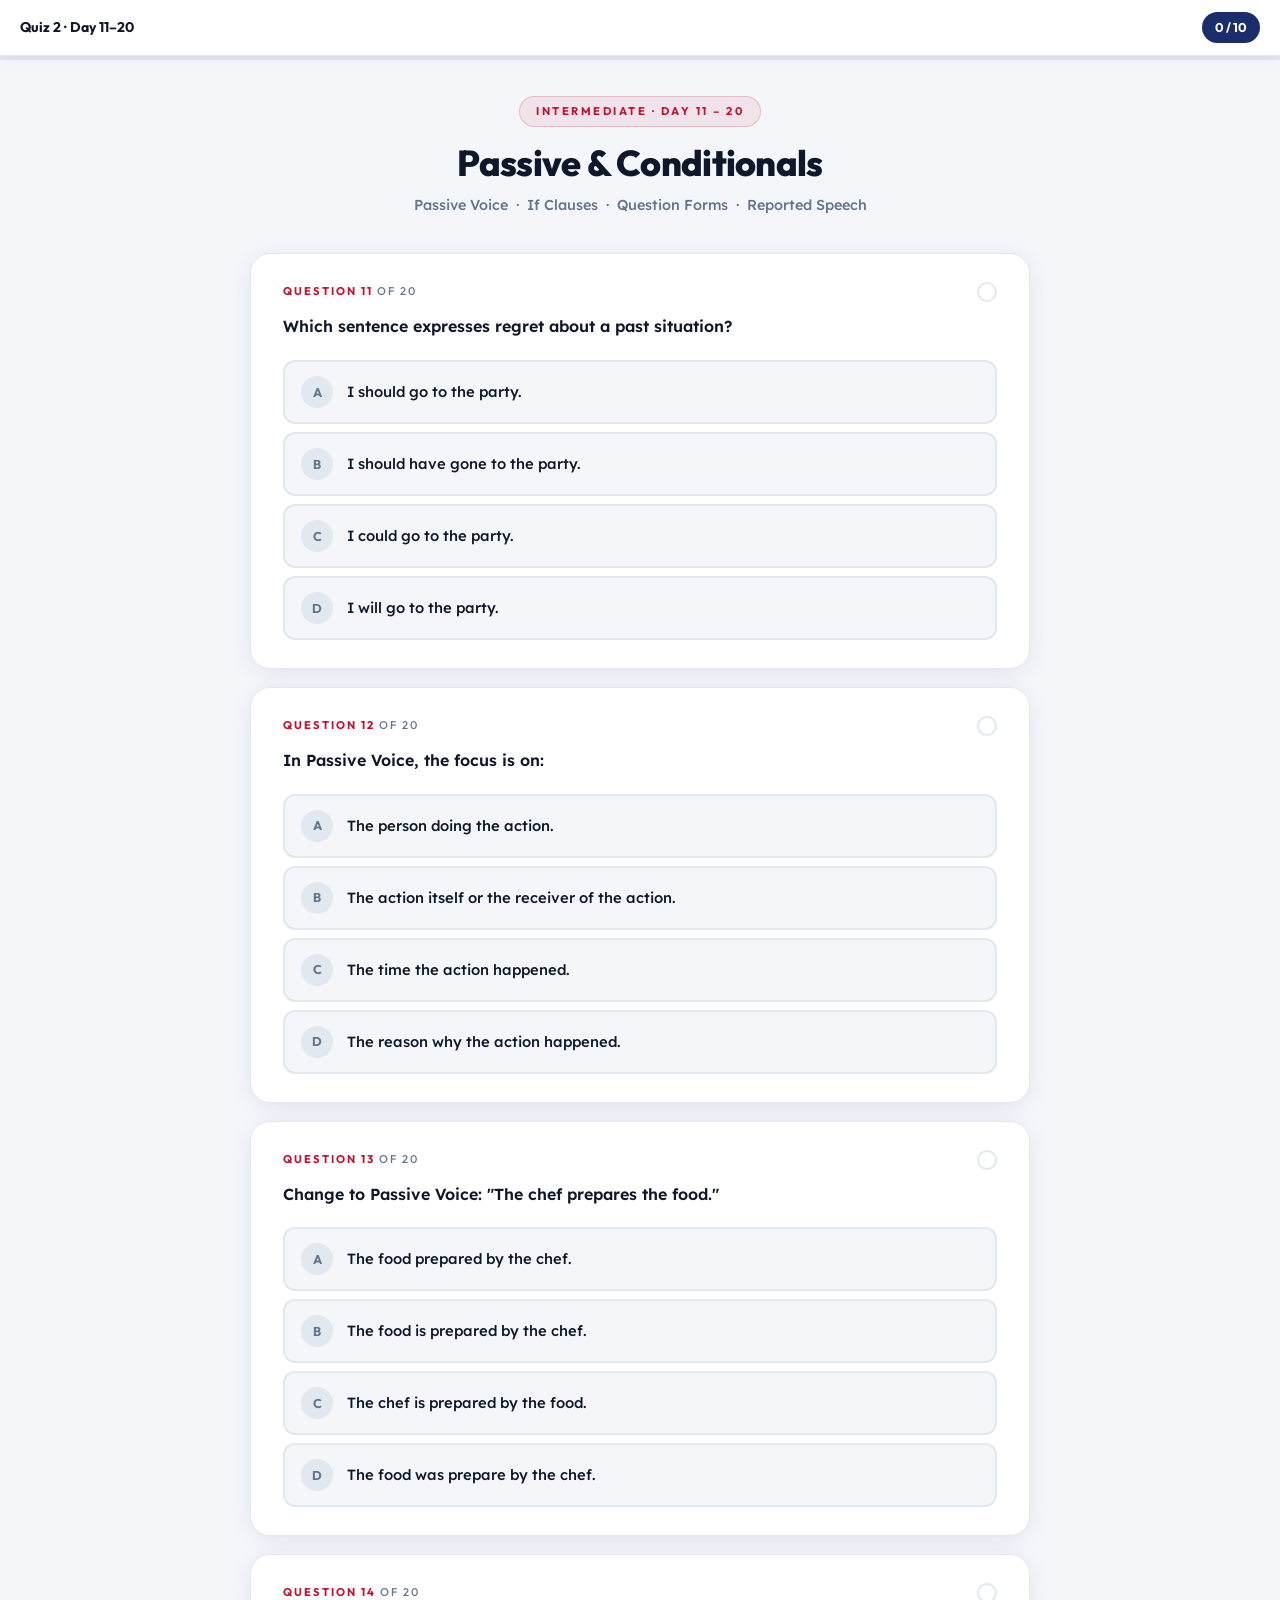
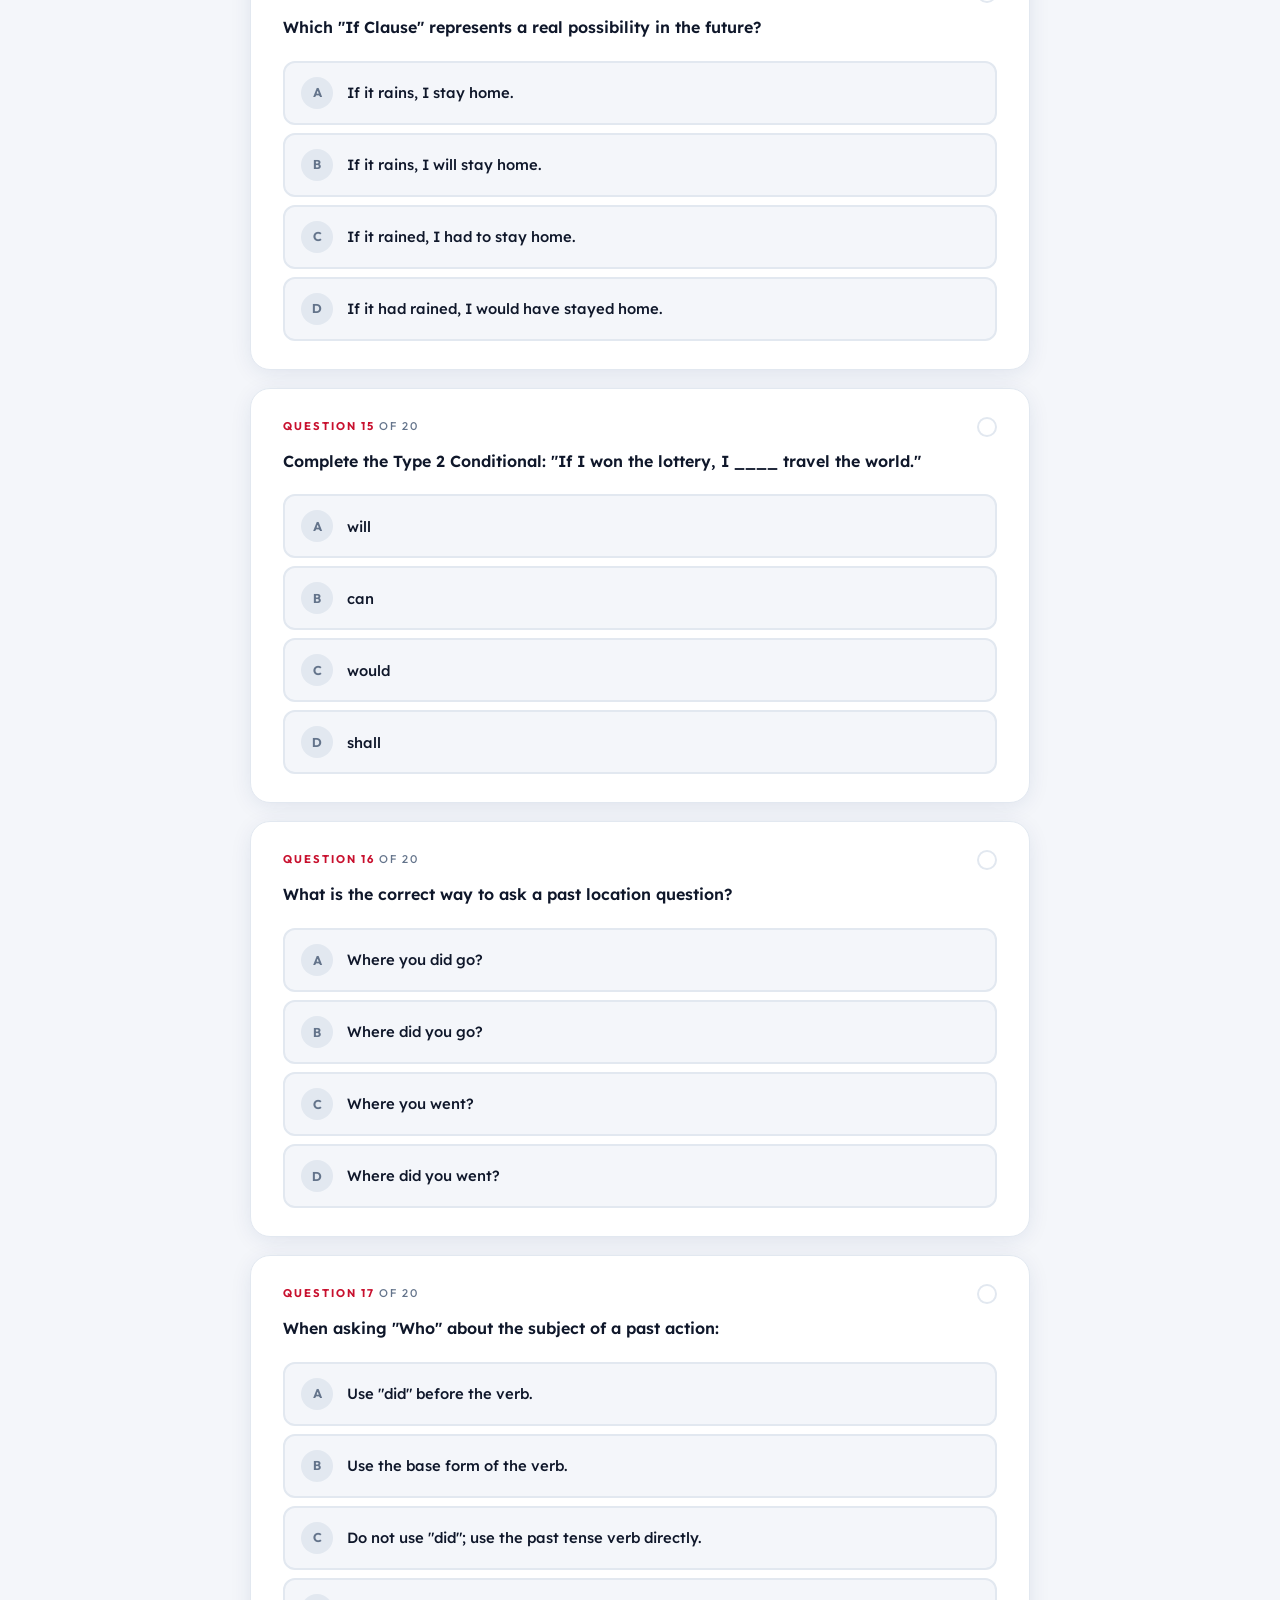
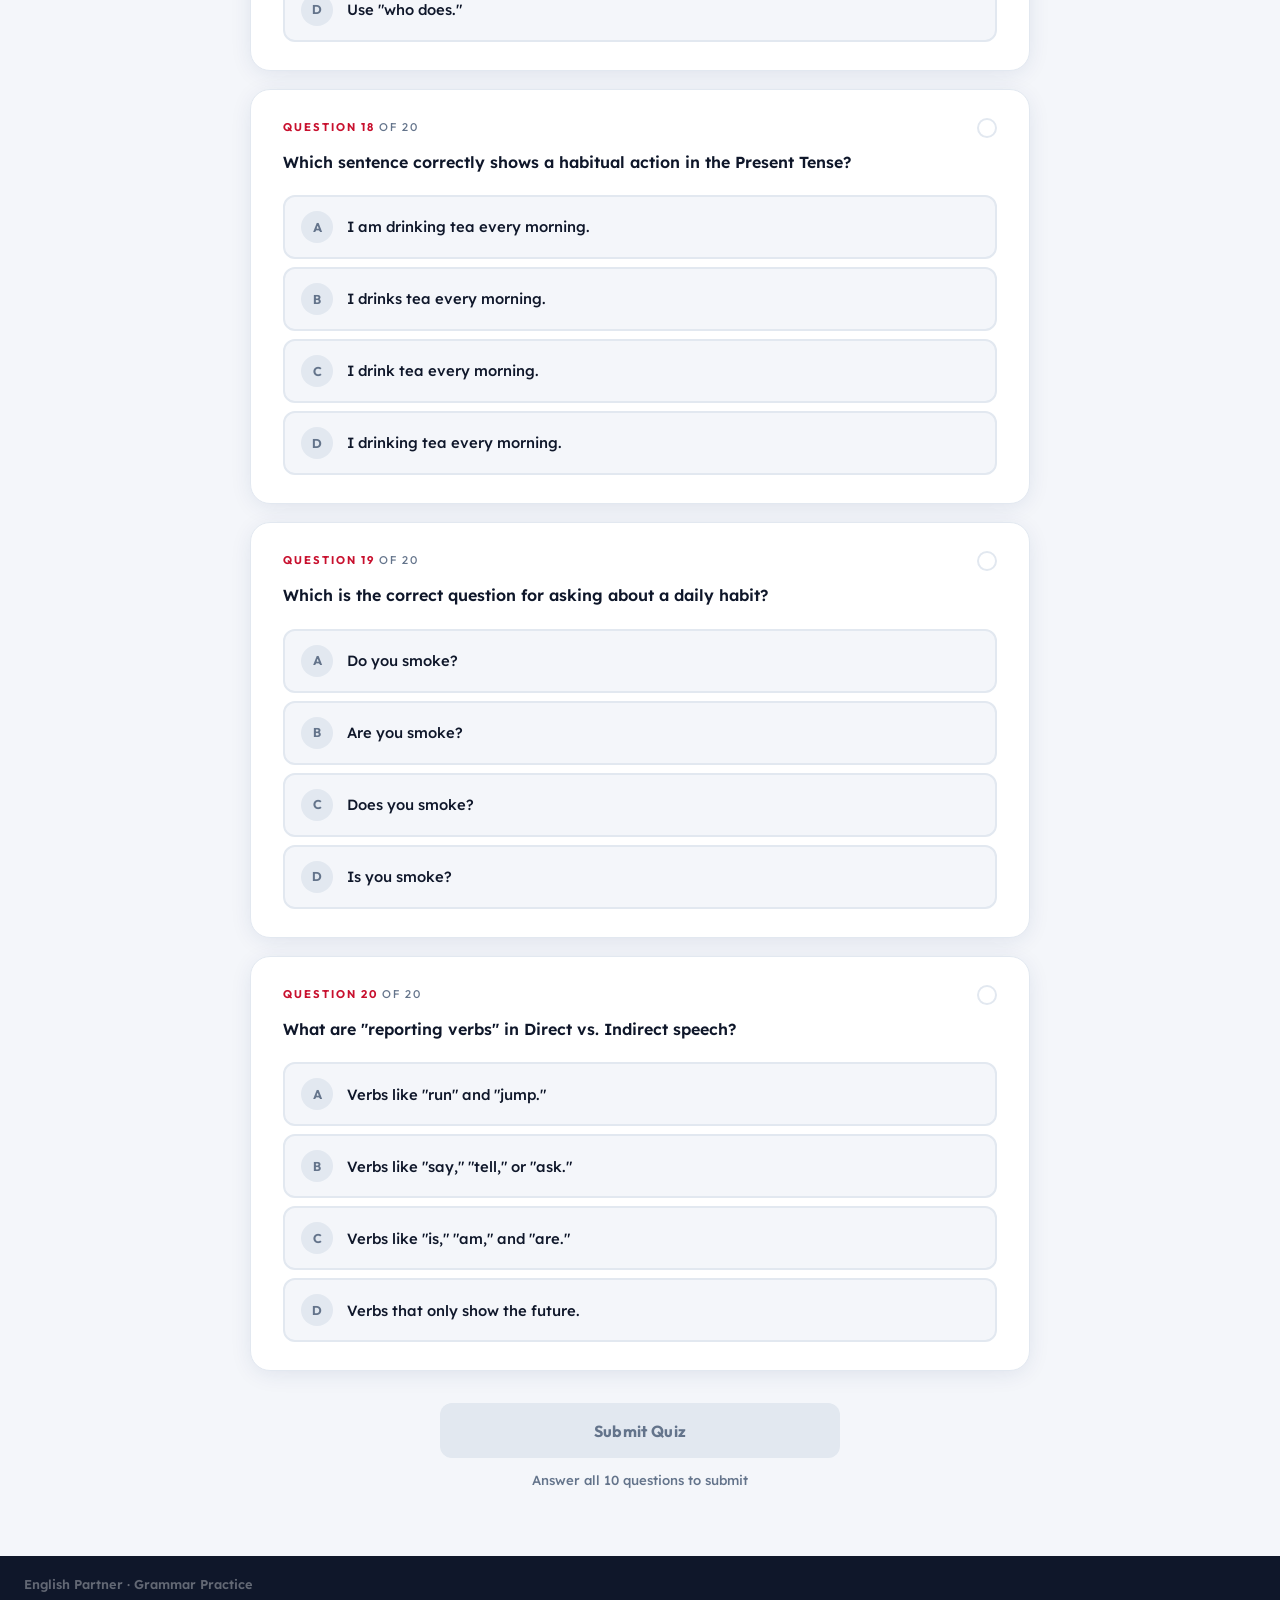
==== quiz2.html @ fca77ff8 "Remove home page and inter-quiz navigation - Remove index.html (landing hub page no longer needed) -" ====
<!DOCTYPE html>
<html lang="en">
<head>
  <meta charset="UTF-8">
  <meta name="viewport" content="width=device-width, initial-scale=1.0">
  <title>Quiz 2 — Day 11–20 | English Partner</title>
  <link rel="preconnect" href="https://fonts.googleapis.com">
  <link rel="preconnect" href="https://fonts.gstatic.com" crossorigin>
  <link href="https://fonts.googleapis.com/css2?family=Outfit:wght@400;500;600;700;800&family=Lexend:wght@400;500;600&display=swap" rel="stylesheet">
  <link rel="stylesheet" href="style.css">
</head>
<body>

  <nav class="quiz-nav">
    <span class="quiz-nav-title">Quiz 2 · Day 11–20</span>
    <span class="quiz-nav-counter" id="navCounter">0 / 10</span>
  </nav>

  <div class="progress-bar-track">
    <div class="progress-bar-fill" id="progressFill" style="width:0%"></div>
  </div>

  <main class="quiz-wrapper">

    <div class="quiz-header">
      <div class="quiz-day-badge">Intermediate · Day 11 – 20</div>
      <h1 class="quiz-title">Passive &amp; Conditionals</h1>
      <p class="quiz-subtitle">Passive Voice &nbsp;·&nbsp; If Clauses &nbsp;·&nbsp; Question Forms &nbsp;·&nbsp; Reported Speech</p>
    </div>

    <div id="questionsContainer"></div>

    <div class="submit-area" id="submitArea">
      <button class="btn-submit" id="submitBtn" disabled>Submit Quiz</button>
      <p class="submit-hint" id="submitHint">Answer all 10 questions to submit</p>
    </div>

    <div class="score-card hidden" id="scoreCard">
      <div class="score-circle">
        <span class="score-number" id="scoreNumber">0</span>
        <span class="score-denom">/10</span>
      </div>
      <div class="score-percentage" id="scorePercent">0%</div>
      <div class="score-label">Your Score</div>
      <p class="score-message" id="scoreMessage"></p>
      <div class="score-actions">
        <button class="btn-review" id="reviewBtn">Review Answers</button>
        <button class="btn-retry" id="retryBtn">Try Again</button>
      </div>
    </div>

  </main>

  <footer class="quiz-footer">
    <span class="quiz-footer-brand">English Partner · Grammar Practice</span>
  </footer>

  <script>
    const QUESTIONS = [
      {
        id: 11,
        text: 'Which sentence expresses regret about a past situation?',
        options: {
          A: 'I should go to the party.',
          B: 'I should have gone to the party.',
          C: 'I could go to the party.',
          D: 'I will go to the party.'
        },
        answer: 'B'
      },
      {
        id: 12,
        text: 'In Passive Voice, the focus is on:',
        options: {
          A: 'The person doing the action.',
          B: 'The action itself or the receiver of the action.',
          C: 'The time the action happened.',
          D: 'The reason why the action happened.'
        },
        answer: 'B'
      },
      {
        id: 13,
        text: 'Change to Passive Voice: "The chef prepares the food."',
        options: {
          A: 'The food prepared by the chef.',
          B: 'The food is prepared by the chef.',
          C: 'The chef is prepared by the food.',
          D: 'The food was prepare by the chef.'
        },
        answer: 'B'
      },
      {
        id: 14,
        text: 'Which "If Clause" represents a real possibility in the future?',
        options: {
          A: 'If it rains, I stay home.',
          B: 'If it rains, I will stay home.',
          C: 'If it rained, I had to stay home.',
          D: 'If it had rained, I would have stayed home.'
        },
        answer: 'B'
      },
      {
        id: 15,
        text: 'Complete the Type 2 Conditional: "If I won the lottery, I ____ travel the world."',
        options: {
          A: 'will',
          B: 'can',
          C: 'would',
          D: 'shall'
        },
        answer: 'C'
      },
      {
        id: 16,
        text: 'What is the correct way to ask a past location question?',
        options: {
          A: 'Where you did go?',
          B: 'Where did you go?',
          C: 'Where you went?',
          D: 'Where did you went?'
        },
        answer: 'B'
      },
      {
        id: 17,
        text: 'When asking "Who" about the subject of a past action:',
        options: {
          A: 'Use "did" before the verb.',
          B: 'Use the base form of the verb.',
          C: 'Do not use "did"; use the past tense verb directly.',
          D: 'Use "who does."'
        },
        answer: 'C'
      },
      {
        id: 18,
        text: 'Which sentence correctly shows a habitual action in the Present Tense?',
        options: {
          A: 'I am drinking tea every morning.',
          B: 'I drinks tea every morning.',
          C: 'I drink tea every morning.',
          D: 'I drinking tea every morning.'
        },
        answer: 'C'
      },
      {
        id: 19,
        text: 'Which is the correct question for asking about a daily habit?',
        options: {
          A: 'Do you smoke?',
          B: 'Are you smoke?',
          C: 'Does you smoke?',
          D: 'Is you smoke?'
        },
        answer: 'A'
      },
      {
        id: 20,
        text: 'What are "reporting verbs" in Direct vs. Indirect speech?',
        options: {
          A: 'Verbs like "run" and "jump."',
          B: 'Verbs like "say," "tell," or "ask."',
          C: 'Verbs like "is," "am," and "are."',
          D: 'Verbs that only show the future.'
        },
        answer: 'B'
      }
    ];

    const STATE = { selected: {}, submitted: false, score: 0 };

    function renderQuestions() {
      const container = document.getElementById('questionsContainer');
      container.innerHTML = QUESTIONS.map((q, idx) => `
        <div class="question-card" data-index="${idx}" id="card-${idx}">
          <div class="question-meta">
            <span class="question-number">Question ${q.id} <span style="color:var(--text-muted);font-weight:500">of 20</span></span>
            <div class="question-status" id="status-${idx}"></div>
          </div>
          <p class="question-text">${q.text}</p>
          <ul class="options-list">
            ${Object.entries(q.options).map(([letter, text]) => `
              <li class="option-item" data-option="${letter}" data-index="${idx}">
                <span class="option-letter">${letter}</span>
                <span class="option-text">${text}</span>
              </li>
            `).join('')}
          </ul>
        </div>
      `).join('');
    }

    function updateProgress() {
      const answered = Object.keys(STATE.selected).length;
      const pct = (answered / QUESTIONS.length) * 100;
      document.getElementById('progressFill').style.width = pct + '%';
      document.getElementById('navCounter').textContent = answered + ' / ' + QUESTIONS.length;
      const btn = document.getElementById('submitBtn');
      const hint = document.getElementById('submitHint');
      if (answered === QUESTIONS.length) {
        btn.disabled = false;
        hint.textContent = 'All questions answered — ready to submit!';
      } else {
        btn.disabled = true;
        const rem = QUESTIONS.length - answered;
        hint.textContent = rem + ' question' + (rem > 1 ? 's' : '') + ' remaining';
      }
    }

    function handleSubmit() {
      if (STATE.submitted) return;
      STATE.submitted = true;
      STATE.score = 0;

      QUESTIONS.forEach((q, idx) => {
        const card = document.querySelector(`.question-card[data-index="${idx}"]`);
        const userAnswer = STATE.selected[idx];
        const correct = q.answer;

        card.querySelectorAll('.option-item').forEach(opt => {
          opt.classList.add('disabled');
          const letter = opt.dataset.option;
          if (letter === correct) {
            opt.classList.add('correct');
            opt.insertAdjacentHTML('beforeend', '<span class="result-icon">✓</span>');
          } else if (letter === userAnswer && userAnswer !== correct) {
            opt.classList.add('wrong');
            opt.insertAdjacentHTML('beforeend', '<span class="result-icon">✗</span>');
          }
        });

        if (userAnswer === correct) STATE.score++;
      });

      showScoreCard();
    }

    function showScoreCard() {
      const pct = Math.round((STATE.score / QUESTIONS.length) * 100);
      document.getElementById('scoreNumber').textContent = STATE.score;
      document.getElementById('scorePercent').textContent = pct + '%';
      document.getElementById('scoreMessage').textContent = getMessage(STATE.score);
      document.getElementById('submitArea').classList.add('hidden');
      document.getElementById('progressFill').style.width = '100%';
      document.getElementById('navCounter').textContent = '10 / 10';
      const sc = document.getElementById('scoreCard');
      sc.classList.remove('hidden');
      sc.scrollIntoView({ behavior: 'smooth', block: 'nearest' });
    }

    function getMessage(score) {
      if (score === 10) return "Perfect score! You've completely mastered Day 11–20. Impressive!";
      if (score >= 8)  return "Excellent! You have a strong command of passive voice and conditionals.";
      if (score >= 6)  return "Good effort! Review the highlighted answers to sharpen your skills.";
      if (score >= 4)  return "Keep practicing! Focus on the topics you found difficult.";
      return "Don't give up — review the answers and give it another try!";
    }

    document.addEventListener('DOMContentLoaded', () => {
      renderQuestions();

      document.getElementById('questionsContainer').addEventListener('click', e => {
        if (STATE.submitted) return;
        const option = e.target.closest('.option-item');
        if (!option) return;
        const idx = parseInt(option.dataset.index);
        const letter = option.dataset.option;
        const card = document.querySelector(`.question-card[data-index="${idx}"]`);

        card.querySelectorAll('.option-item').forEach(o => o.classList.remove('selected'));
        option.classList.add('selected');
        STATE.selected[idx] = letter;

        card.classList.add('answered');
        document.getElementById('status-' + idx).classList.add('answered');

        updateProgress();
      });

      document.getElementById('submitBtn').addEventListener('click', handleSubmit);

      document.getElementById('reviewBtn').addEventListener('click', () => {
        document.getElementById('questionsContainer').scrollIntoView({ behavior: 'smooth', block: 'start' });
      });

      document.getElementById('retryBtn').addEventListener('click', () => {
        STATE.selected = {};
        STATE.submitted = false;
        STATE.score = 0;
        renderQuestions();
        document.getElementById('scoreCard').classList.add('hidden');
        document.getElementById('submitArea').classList.remove('hidden');
        document.getElementById('submitBtn').disabled = true;
        document.getElementById('submitHint').textContent = 'Answer all 10 questions to submit';
        document.getElementById('progressFill').style.width = '0%';
        document.getElementById('navCounter').textContent = '0 / 10';
        window.scrollTo({ top: 0, behavior: 'smooth' });
      });
    });
  </script>

</body>
</html>
---- style.css ----
/* ===================================================
   CSS Variables & Reset
   =================================================== */
:root {
  --primary:       #C8102E;
  --primary-hover: #a00e25;
  --navy:          #1B2E6B;
  --navy-soft:     #2d3f82;
  --dark:          #0f172a;
  --text-muted:    #64748b;
  --bg-page:       #f4f6fa;
  --bg-card:       #ffffff;
  --border:        #e2e8f0;
  --correct:       #16a34a;
  --correct-bg:    #dcfce7;
  --wrong:         #dc2626;
  --wrong-bg:      #fee2e2;
  --selected-bg:   #eff6ff;
  --selected-border:#1B2E6B;
  --shadow-card:   0 4px 24px -4px rgb(27 46 107 / 0.12);
  --shadow-hover:  0 12px 32px -6px rgb(27 46 107 / 0.2);
  --radius-card:   1.25rem;
  --radius-option: 0.75rem;
  --transition:    all 0.25s cubic-bezier(0.4, 0, 0.2, 1);
}

*, *::before, *::after { box-sizing: border-box; margin: 0; padding: 0; }
html { scroll-behavior: smooth; font-size: 16px; }
body {
  font-family: 'Lexend', sans-serif;
  background: var(--bg-page);
  color: var(--dark);
  line-height: 1.6;
  min-height: 100vh;
}
a { text-decoration: none; color: inherit; }
ul { list-style: none; }

/* ===================================================
   Utilities
   =================================================== */
.hidden { display: none !important; }

/* ===================================================
   INDEX PAGE — Site Header
   =================================================== */
.site-header {
  background: linear-gradient(135deg, var(--navy) 0%, #2d3f82 60%, #1e3a8a 100%);
  color: white;
  padding: 3.5rem 1.25rem 3rem;
  text-align: center;
  position: relative;
  overflow: hidden;
}
.site-header::before {
  content: '';
  position: absolute;
  inset: 0;
  background: url("data:image/svg+xml,%3Csvg width='60' height='60' viewBox='0 0 60 60' xmlns='http://www.w3.org/2000/svg'%3E%3Cg fill='none' fill-rule='evenodd'%3E%3Cg fill='%23ffffff' fill-opacity='0.03'%3E%3Cpath d='M36 34v-4h-2v4h-4v2h4v4h2v-4h4v-2h-4zm0-30V0h-2v4h-4v2h4v4h2V6h4V4h-4zM6 34v-4H4v4H0v2h4v4h2v-4h4v-2H6zM6 4V0H4v4H0v2h4v4h2V6h4V4H6z'/%3E%3C/g%3E%3C/g%3E%3C/svg%3E");
}
.site-header-inner { position: relative; z-index: 1; }

.brand-logo {
  display: inline-flex;
  align-items: center;
  gap: 0.625rem;
  margin-bottom: 1.5rem;
}
.brand-logo-icon {
  width: 44px; height: 44px;
  background: var(--primary);
  border-radius: 0.75rem;
  display: flex; align-items: center; justify-content: center;
  font-family: 'Outfit', sans-serif;
  font-size: 1.25rem; font-weight: 800;
  color: white;
  box-shadow: 0 4px 12px rgb(200 16 46 / 0.4);
}
.brand-name {
  font-family: 'Outfit', sans-serif;
  font-size: 1.125rem;
  font-weight: 700;
  color: rgba(255,255,255,0.9);
}

.hero-title {
  font-family: 'Outfit', sans-serif;
  font-size: clamp(2rem, 5vw, 3rem);
  font-weight: 800;
  line-height: 1.15;
  letter-spacing: -0.02em;
  margin-bottom: 1rem;
}
.hero-title span { color: #f87171; }
.hero-desc {
  font-size: clamp(0.95rem, 2.5vw, 1.1rem);
  color: rgba(255,255,255,0.75);
  max-width: 520px;
  margin: 0 auto 1.75rem;
}
.hero-badge {
  display: inline-flex;
  align-items: center;
  gap: 0.5rem;
  background: rgba(255,255,255,0.1);
  border: 1px solid rgba(255,255,255,0.2);
  border-radius: 2rem;
  padding: 0.5rem 1.25rem;
  font-size: 0.875rem;
  font-weight: 600;
  color: rgba(255,255,255,0.9);
}
.hero-badge-dot {
  width: 7px; height: 7px;
  background: #4ade80;
  border-radius: 50%;
  animation: pulse-dot 2s ease-in-out infinite;
}
@keyframes pulse-dot {
  0%, 100% { opacity: 1; transform: scale(1); }
  50%       { opacity: 0.6; transform: scale(0.8); }
}

/* INDEX — Hub Main */
.hub-main {
  padding: 3rem 1.25rem 4rem;
  max-width: 900px;
  margin: 0 auto;
}
.hub-section-title {
  font-family: 'Outfit', sans-serif;
  font-size: 1.375rem;
  font-weight: 700;
  color: var(--dark);
  margin-bottom: 1.5rem;
}

/* Quiz Grid */
.quiz-grid {
  display: grid;
  grid-template-columns: repeat(auto-fit, minmax(360px, 1fr));
  gap: 1.25rem;
  margin-bottom: 3rem;
}
.quiz-card {
  background: var(--bg-card);
  border-radius: var(--radius-card);
  padding: 1.875rem;
  box-shadow: var(--shadow-card);
  border: 1.5px solid var(--border);
  transition: var(--transition);
  display: flex;
  flex-direction: column;
  gap: 1rem;
  position: relative;
  overflow: hidden;
}
.quiz-card::before {
  content: '';
  position: absolute;
  top: 0; left: 0; right: 0;
  height: 3px;
  background: linear-gradient(90deg, var(--primary), var(--navy));
  transform: scaleX(0);
  transform-origin: left;
  transition: transform 0.3s ease;
}
.quiz-card:hover { transform: translateY(-5px); box-shadow: var(--shadow-hover); border-color: rgba(27,46,107,0.2); }
.quiz-card:hover::before { transform: scaleX(1); }

.quiz-card-header { display: flex; align-items: center; justify-content: space-between; }
.day-badge {
  font-family: 'Outfit', sans-serif;
  font-size: 0.7rem;
  font-weight: 700;
  letter-spacing: 2px;
  text-transform: uppercase;
  color: var(--navy);
  background: rgba(27,46,107,0.08);
  border: 1px solid rgba(27,46,107,0.15);
  border-radius: 2rem;
  padding: 0.3rem 0.875rem;
}
.quiz-card-num {
  font-family: 'Outfit', sans-serif;
  font-size: 2.5rem;
  font-weight: 800;
  color: rgba(27,46,107,0.08);
  line-height: 1;
}
.quiz-card-title {
  font-family: 'Outfit', sans-serif;
  font-size: 1.25rem;
  font-weight: 700;
  color: var(--dark);
  line-height: 1.3;
}
.topic-tags { display: flex; flex-wrap: wrap; gap: 0.375rem; }
.topic-tag {
  font-size: 0.72rem;
  font-weight: 600;
  color: var(--primary);
  background: rgba(200,16,46,0.07);
  border: 1px solid rgba(200,16,46,0.15);
  border-radius: 0.375rem;
  padding: 0.2rem 0.625rem;
}
.quiz-card-footer {
  display: flex;
  align-items: center;
  justify-content: space-between;
  margin-top: auto;
  padding-top: 0.875rem;
  border-top: 1px solid var(--border);
}
.q-count {
  font-size: 0.85rem;
  font-weight: 600;
  color: var(--text-muted);
}
.btn-start {
  display: inline-flex;
  align-items: center;
  gap: 0.375rem;
  background: var(--primary);
  color: white;
  font-family: 'Outfit', sans-serif;
  font-size: 0.875rem;
  font-weight: 700;
  padding: 0.6rem 1.25rem;
  border-radius: 0.625rem;
  transition: var(--transition);
  border: none;
  cursor: pointer;
}
.btn-start:hover {
  background: var(--primary-hover);
  box-shadow: 0 4px 14px rgb(200 16 46 / 0.3);
  transform: translateX(2px);
}

/* Hub Stats */
.hub-stats {
  display: grid;
  grid-template-columns: repeat(3, 1fr);
  gap: 1rem;
}
.stat-box {
  background: var(--bg-card);
  border-radius: var(--radius-card);
  padding: 1.5rem;
  text-align: center;
  box-shadow: var(--shadow-card);
  border: 1.5px solid var(--border);
}
.stat-number {
  font-family: 'Outfit', sans-serif;
  font-size: 2rem;
  font-weight: 800;
  color: var(--navy);
  display: block;
  line-height: 1;
  margin-bottom: 0.375rem;
}
.stat-label {
  font-size: 0.78rem;
  font-weight: 600;
  color: var(--text-muted);
  text-transform: uppercase;
  letter-spacing: 0.06em;
}

/* Site Footer */
.site-footer {
  background: var(--dark);
  color: rgba(255,255,255,0.45);
  text-align: center;
  padding: 1.5rem;
  font-size: 0.85rem;
}
.site-footer strong { color: rgba(255,255,255,0.8); font-weight: 600; }

/* ===================================================
   QUIZ PAGES — Nav Bar
   =================================================== */
.quiz-nav {
  position: sticky;
  top: 0;
  z-index: 100;
  background: rgba(255,255,255,0.96);
  backdrop-filter: blur(12px);
  -webkit-backdrop-filter: blur(12px);
  display: flex;
  align-items: center;
  justify-content: space-between;
  padding: 0 1.25rem;
  height: 56px;
  border-bottom: 1px solid var(--border);
  box-shadow: 0 2px 12px rgb(0 0 0 / 0.06);
}
.back-link {
  display: inline-flex;
  align-items: center;
  gap: 0.375rem;
  font-size: 0.85rem;
  font-weight: 600;
  color: var(--navy);
  transition: var(--transition);
}
.back-link:hover { color: var(--primary); }
.quiz-nav-title {
  font-family: 'Outfit', sans-serif;
  font-size: 0.875rem;
  font-weight: 700;
  color: var(--dark);
}
.quiz-nav-counter {
  font-family: 'Outfit', sans-serif;
  font-size: 0.8rem;
  font-weight: 700;
  background: var(--navy);
  color: white;
  padding: 0.3rem 0.8rem;
  border-radius: 2rem;
  min-width: 58px;
  text-align: center;
}

/* Progress Bar */
.progress-bar-track {
  position: sticky;
  top: 56px;
  z-index: 99;
  height: 4px;
  background: var(--border);
}
.progress-bar-fill {
  height: 100%;
  background: linear-gradient(90deg, var(--primary), var(--navy));
  transition: width 0.45s cubic-bezier(0.4, 0, 0.2, 1);
  border-radius: 0 2px 2px 0;
}

/* Quiz Wrapper */
.quiz-wrapper {
  max-width: 820px;
  margin: 0 auto;
  padding: 2.25rem 1.25rem 4rem;
}

/* Quiz Header */
.quiz-header {
  text-align: center;
  margin-bottom: 2.25rem;
  animation: fadeSlideIn 0.4s ease both;
}
.quiz-day-badge {
  display: inline-block;
  font-family: 'Outfit', sans-serif;
  font-size: 0.7rem;
  font-weight: 700;
  letter-spacing: 2.5px;
  text-transform: uppercase;
  color: var(--primary);
  background: rgba(200,16,46,0.08);
  border: 1px solid rgba(200,16,46,0.2);
  padding: 0.35rem 1rem;
  border-radius: 2rem;
  margin-bottom: 0.875rem;
}
.quiz-title {
  font-family: 'Outfit', sans-serif;
  font-size: clamp(1.625rem, 4vw, 2.25rem);
  font-weight: 800;
  color: var(--dark);
  line-height: 1.2;
  letter-spacing: -0.02em;
  margin-bottom: 0.625rem;
}
.quiz-subtitle {
  font-size: 0.9rem;
  color: var(--text-muted);
  font-weight: 500;
}

/* Question Cards */
.question-card {
  background: var(--bg-card);
  border-radius: var(--radius-card);
  padding: 1.75rem 2rem;
  margin-bottom: 1.125rem;
  box-shadow: var(--shadow-card);
  border: 1.5px solid var(--border);
  transition: border-color 0.2s ease;
  animation: fadeSlideIn 0.35s ease both;
}
.question-card:nth-child(1)  { animation-delay: 0.04s; }
.question-card:nth-child(2)  { animation-delay: 0.08s; }
.question-card:nth-child(3)  { animation-delay: 0.12s; }
.question-card:nth-child(4)  { animation-delay: 0.16s; }
.question-card:nth-child(5)  { animation-delay: 0.20s; }
.question-card:nth-child(6)  { animation-delay: 0.24s; }
.question-card:nth-child(7)  { animation-delay: 0.28s; }
.question-card:nth-child(8)  { animation-delay: 0.32s; }
.question-card:nth-child(9)  { animation-delay: 0.36s; }
.question-card:nth-child(10) { animation-delay: 0.40s; }
.question-card.answered { border-color: rgba(27,46,107,0.2); }

.question-meta {
  display: flex;
  align-items: center;
  justify-content: space-between;
  margin-bottom: 0.75rem;
}
.question-number {
  font-family: 'Outfit', sans-serif;
  font-size: 0.7rem;
  font-weight: 700;
  letter-spacing: 2px;
  text-transform: uppercase;
  color: var(--primary);
}
.question-status {
  width: 20px; height: 20px;
  border-radius: 50%;
  border: 2px solid var(--border);
  transition: var(--transition);
  display: flex; align-items: center; justify-content: center;
  flex-shrink: 0;
}
.question-status.answered {
  background: var(--navy);
  border-color: var(--navy);
}
.question-status.answered::after {
  content: '';
  width: 5px; height: 8px;
  border-right: 2px solid white;
  border-bottom: 2px solid white;
  transform: rotate(45deg) translate(-1px, -1px);
  display: block;
}

.question-text {
  font-size: 1rem;
  font-weight: 600;
  color: var(--dark);
  line-height: 1.6;
  margin-bottom: 1.25rem;
}

/* Options */
.options-list { display: flex; flex-direction: column; gap: 0.5rem; }
.option-item {
  display: flex;
  align-items: center;
  gap: 0.875rem;
  padding: 0.875rem 1rem;
  border-radius: var(--radius-option);
  border: 2px solid var(--border);
  background: var(--bg-page);
  cursor: pointer;
  transition: var(--transition);
  user-select: none;
  -webkit-tap-highlight-color: transparent;
  min-height: 52px;
}
.option-item:hover:not(.disabled) {
  border-color: rgba(27,46,107,0.4);
  background: var(--selected-bg);
  transform: translateX(3px);
}
.option-item.selected {
  border-color: var(--selected-border);
  background: var(--selected-bg);
  box-shadow: 0 0 0 3px rgb(27 46 107 / 0.1);
}
.option-letter {
  min-width: 2rem;
  height: 2rem;
  display: flex;
  align-items: center;
  justify-content: center;
  border-radius: 50%;
  background: var(--border);
  color: var(--text-muted);
  font-family: 'Outfit', sans-serif;
  font-weight: 700;
  font-size: 0.8rem;
  flex-shrink: 0;
  transition: var(--transition);
}
.option-item.selected .option-letter { background: var(--navy); color: white; }
.option-text {
  font-size: 0.925rem;
  font-weight: 500;
  color: var(--dark);
  line-height: 1.45;
  flex: 1;
}
.result-icon { margin-left: auto; font-size: 1rem; flex-shrink: 0; }

/* Post-submit states */
.option-item.correct {
  border-color: var(--correct);
  background: var(--correct-bg);
  box-shadow: 0 0 0 2px rgb(22 163 74 / 0.15);
}
.option-item.correct .option-letter { background: var(--correct); color: white; }
.option-item.correct .option-text { font-weight: 600; }
.option-item.wrong {
  border-color: var(--wrong);
  background: var(--wrong-bg);
  box-shadow: 0 0 0 2px rgb(220 38 38 / 0.15);
}
.option-item.wrong .option-letter { background: var(--wrong); color: white; }
.option-item.wrong .option-text { font-weight: 600; }
.option-item.disabled { cursor: not-allowed; pointer-events: none; }

/* Submit Area */
.submit-area { margin-top: 2rem; text-align: center; }
.btn-submit {
  width: 100%;
  max-width: 400px;
  padding: 1.1rem;
  background: var(--primary);
  color: white;
  border: none;
  border-radius: var(--radius-option);
  font-family: 'Outfit', sans-serif;
  font-size: 1rem;
  font-weight: 700;
  cursor: pointer;
  transition: var(--transition);
  letter-spacing: 0.02em;
}
.btn-submit:disabled {
  background: var(--border);
  color: var(--text-muted);
  cursor: not-allowed;
}
.btn-submit:not(:disabled):hover {
  background: var(--primary-hover);
  transform: translateY(-2px);
  box-shadow: 0 8px 24px rgb(200 16 46 / 0.35);
}
.btn-submit:not(:disabled):active { transform: translateY(0); }
.submit-hint {
  margin-top: 0.75rem;
  font-size: 0.825rem;
  color: var(--text-muted);
  font-weight: 500;
}

/* Score Card */
.score-card {
  background: var(--bg-card);
  border-radius: var(--radius-card);
  padding: 3rem 2rem 2.5rem;
  text-align: center;
  box-shadow: var(--shadow-hover);
  border: 1.5px solid var(--border);
  animation: scoreReveal 0.55s cubic-bezier(0.34, 1.56, 0.64, 1) both;
  margin-top: 2rem;
}
@keyframes scoreReveal {
  from { opacity: 0; transform: scale(0.88) translateY(20px); }
  to   { opacity: 1; transform: scale(1) translateY(0); }
}
.score-circle {
  width: 130px; height: 130px;
  border-radius: 50%;
  background: linear-gradient(135deg, var(--navy) 0%, var(--primary) 100%);
  display: flex;
  flex-direction: column;
  align-items: center;
  justify-content: center;
  margin: 0 auto 1.25rem;
  box-shadow: 0 12px 32px rgb(27 46 107 / 0.3), inset 0 1px 0 rgba(255,255,255,0.15);
  position: relative;
}
.score-circle::before {
  content: '';
  position: absolute;
  inset: 3px;
  border-radius: 50%;
  background: linear-gradient(135deg, rgba(255,255,255,0.12), transparent);
}
.score-number {
  font-family: 'Outfit', sans-serif;
  font-size: 2.75rem;
  font-weight: 800;
  color: white;
  line-height: 1;
  position: relative;
}
.score-denom {
  font-family: 'Outfit', sans-serif;
  font-size: 0.875rem;
  font-weight: 600;
  color: rgba(255,255,255,0.7);
  position: relative;
}
.score-percentage {
  font-family: 'Outfit', sans-serif;
  font-size: 1.75rem;
  font-weight: 800;
  color: var(--navy);
  margin-bottom: 0.25rem;
}
.score-label {
  font-size: 0.75rem;
  font-weight: 700;
  text-transform: uppercase;
  letter-spacing: 1.5px;
  color: var(--text-muted);
  margin-bottom: 1rem;
}
.score-message {
  font-size: 1rem;
  color: var(--text-muted);
  max-width: 340px;
  margin: 0 auto 2rem;
  line-height: 1.55;
}
.score-actions {
  display: flex;
  gap: 0.75rem;
  justify-content: center;
  flex-wrap: wrap;
}
.btn-review {
  flex: 1; min-width: 130px; max-width: 180px;
  padding: 0.85rem 1.25rem;
  background: transparent;
  color: var(--navy);
  border: 2px solid var(--navy);
  border-radius: var(--radius-option);
  font-family: 'Outfit', sans-serif;
  font-size: 0.875rem; font-weight: 700;
  cursor: pointer; transition: var(--transition);
}
.btn-review:hover { background: var(--navy); color: white; transform: translateY(-2px); }
.btn-retry {
  flex: 1; min-width: 130px; max-width: 180px;
  padding: 0.85rem 1.25rem;
  background: transparent;
  color: var(--primary);
  border: 2px solid var(--primary);
  border-radius: var(--radius-option);
  font-family: 'Outfit', sans-serif;
  font-size: 0.875rem; font-weight: 700;
  cursor: pointer; transition: var(--transition);
}
.btn-retry:hover { background: var(--primary); color: white; transform: translateY(-2px); }
.btn-next {
  flex: 1; min-width: 130px; max-width: 210px;
  padding: 0.85rem 1.25rem;
  background: var(--primary);
  color: white;
  border: 2px solid var(--primary);
  border-radius: var(--radius-option);
  font-family: 'Outfit', sans-serif;
  font-size: 0.875rem; font-weight: 700;
  cursor: pointer; transition: var(--transition);
  display: inline-flex; align-items: center; justify-content: center; gap: 0.375rem;
  text-decoration: none;
}
.btn-next:hover {
  background: var(--primary-hover);
  border-color: var(--primary-hover);
  transform: translateY(-2px);
  box-shadow: 0 6px 18px rgb(200 16 46 / 0.3);
}

/* Quiz Footer */
.quiz-footer {
  background: var(--dark);
  display: flex;
  align-items: center;
  justify-content: space-between;
  padding: 1.125rem 1.5rem;
  font-size: 0.8rem;
  font-weight: 600;
}
.quiz-footer a { color: rgba(255,255,255,0.55); transition: color 0.2s ease; }
.quiz-footer a:hover { color: white; }
.quiz-footer-brand { color: rgba(255,255,255,0.35); }

/* Animations */
@keyframes fadeSlideIn {
  from { opacity: 0; transform: translateY(14px); }
  to   { opacity: 1; transform: translateY(0); }
}

/* ===================================================
   Responsive
   =================================================== */
@media (max-width: 639px) {
  .quiz-grid { grid-template-columns: 1fr; }
  .hub-stats { gap: 0.625rem; }
  .stat-box { padding: 1rem 0.75rem; }
  .stat-number { font-size: 1.5rem; }
  .stat-label { font-size: 0.7rem; }

  .quiz-nav-title { display: none; }
  .quiz-wrapper { padding: 1.5rem 1rem 3rem; }
  .question-card { padding: 1.25rem 1rem; }
  .question-text { font-size: 0.95rem; }
  .option-item { padding: 0.75rem 0.875rem; gap: 0.75rem; }
  .option-text { font-size: 0.875rem; }

  .score-card { padding: 2rem 1.25rem; }
  .score-circle { width: 110px; height: 110px; }
  .score-number { font-size: 2.25rem; }
  .score-actions { flex-direction: column; align-items: center; }
  .btn-review, .btn-retry, .btn-next { max-width: 100%; width: 100%; }

  .site-header { padding: 2.5rem 1.25rem 2.25rem; }
  .quiz-footer { padding: 1rem; }
  .quiz-footer-brand { display: none; }
}
@media (max-width: 400px) {
  .quiz-title { font-size: 1.5rem; }
  .hub-stats { grid-template-columns: 1fr; }
  .quiz-card { padding: 1.375rem; }
}
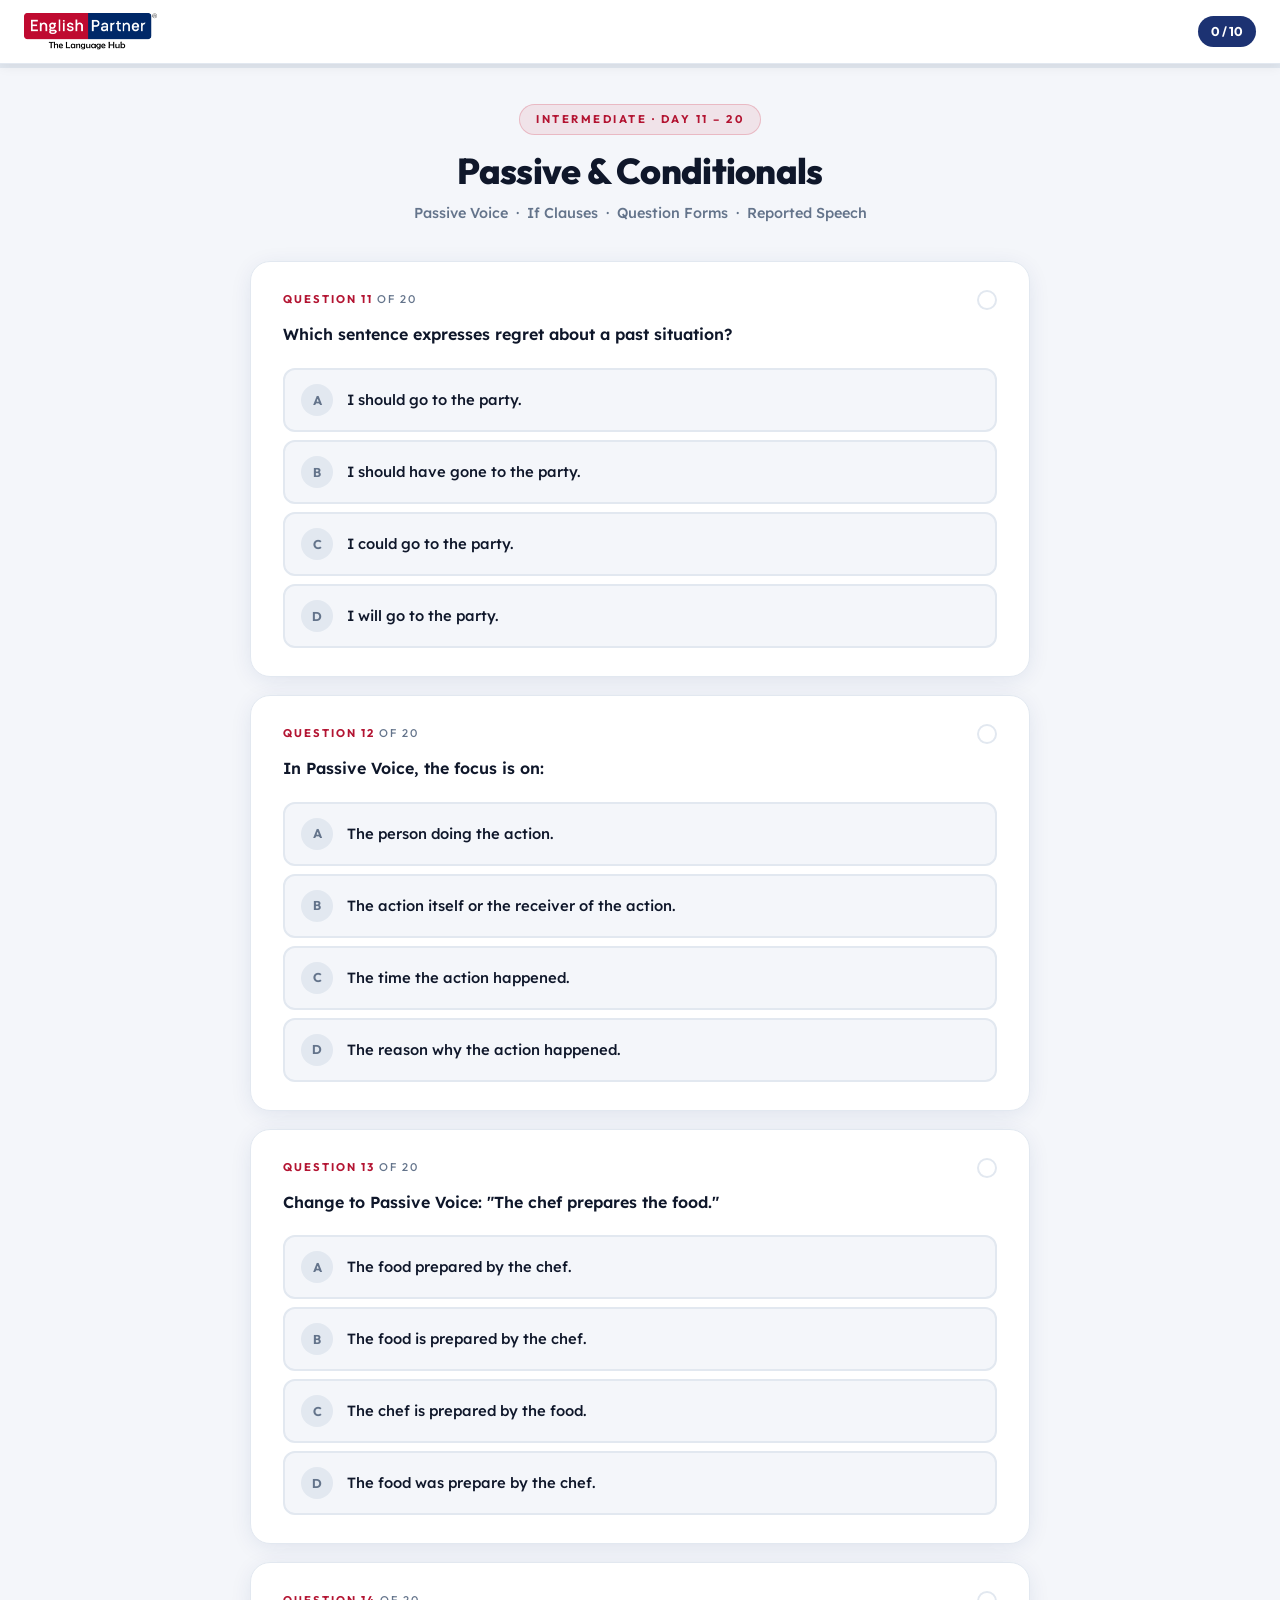
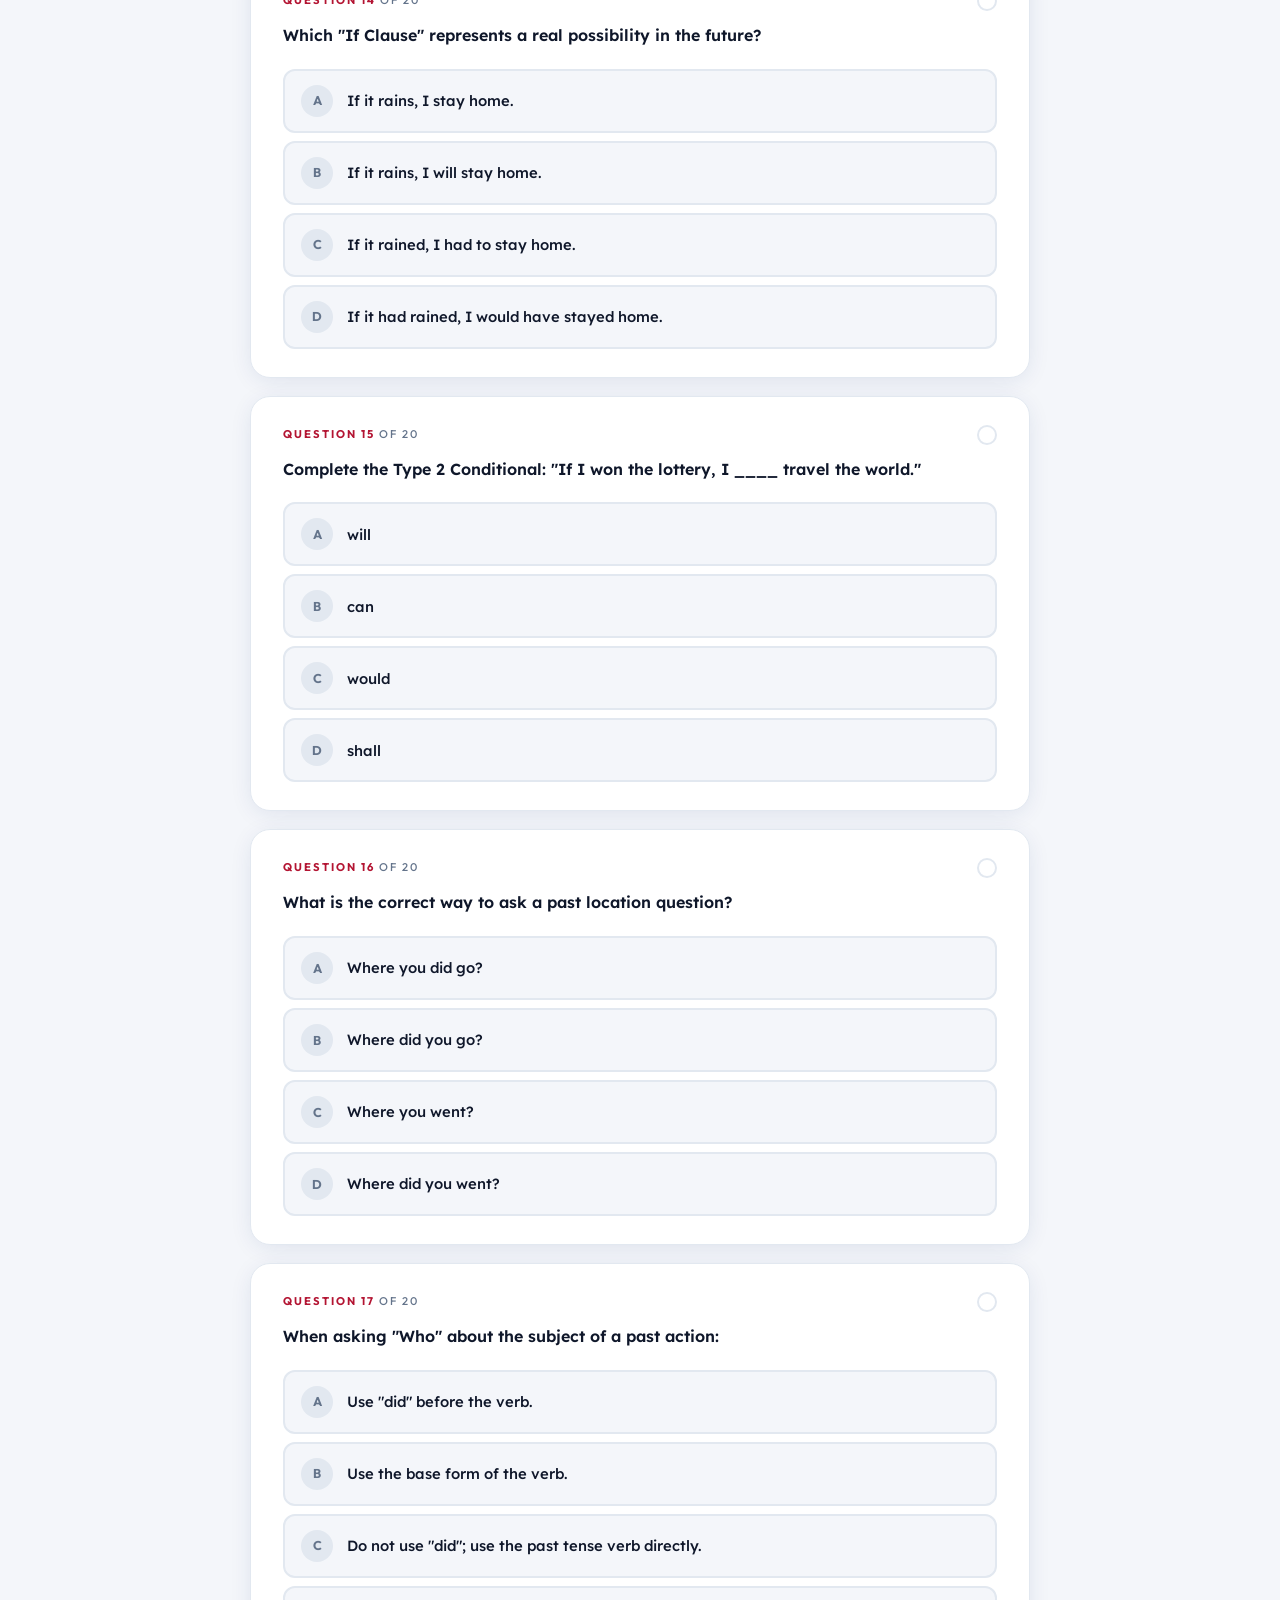
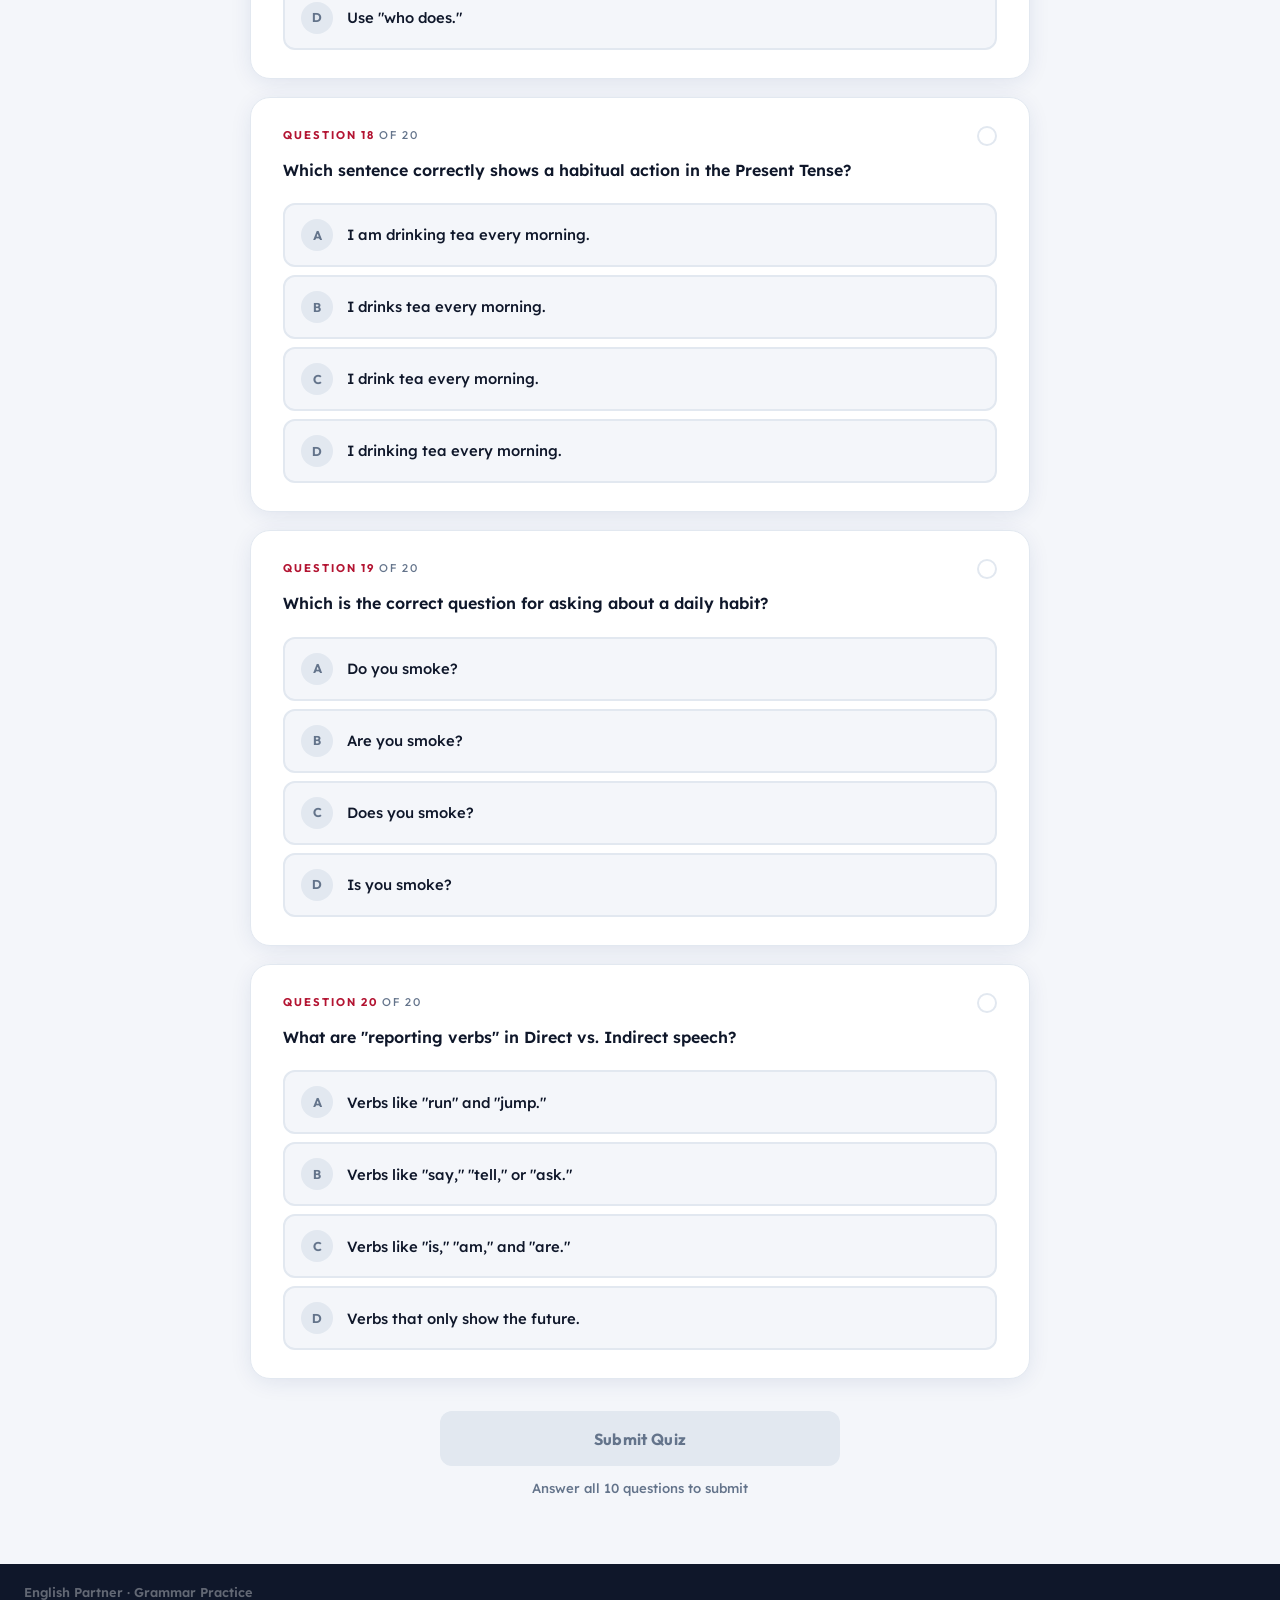
==== commit 3d202902: "Add English Partner logo and update brand color theme - Add english-partner-logo.png to nav bar on a" ====
--- a/quiz2.html
+++ b/quiz2.html
@@ -12,7 +12,7 @@
 <body>
 
   <nav class="quiz-nav">
-    <span class="quiz-nav-title">Quiz 2 · Day 11–20</span>
+    <img src="english-partner-logo.png" alt="English Partner — The Language Hub" class="nav-logo">
     <span class="quiz-nav-counter" id="navCounter">0 / 10</span>
   </nav>
 
--- a/style.css
+++ b/style.css
@@ -2,10 +2,10 @@
    CSS Variables & Reset
    =================================================== */
 :root {
-  --primary:       #C8102E;
-  --primary-hover: #a00e25;
-  --navy:          #1B2E6B;
-  --navy-soft:     #2d3f82;
+  --primary:       #B31432;
+  --primary-hover: #8e0f26;
+  --navy:          #1C3272;
+  --navy-soft:     #243d8a;
   --dark:          #0f172a;
   --text-muted:    #64748b;
   --bg-page:       #f4f6fa;
@@ -15,10 +15,10 @@
   --correct-bg:    #dcfce7;
   --wrong:         #dc2626;
   --wrong-bg:      #fee2e2;
-  --selected-bg:   #eff6ff;
-  --selected-border:#1B2E6B;
-  --shadow-card:   0 4px 24px -4px rgb(27 46 107 / 0.12);
-  --shadow-hover:  0 12px 32px -6px rgb(27 46 107 / 0.2);
+  --selected-bg:   #eef1fb;
+  --selected-border:#1C3272;
+  --shadow-card:   0 4px 24px -4px rgb(28 50 114 / 0.12);
+  --shadow-hover:  0 12px 32px -6px rgb(28 50 114 / 0.2);
   --radius-card:   1.25rem;
   --radius-option: 0.75rem;
   --transition:    all 0.25s cubic-bezier(0.4, 0, 0.2, 1);
@@ -287,27 +287,23 @@
   position: sticky;
   top: 0;
   z-index: 100;
-  background: rgba(255,255,255,0.96);
+  background: rgba(255,255,255,0.97);
   backdrop-filter: blur(12px);
   -webkit-backdrop-filter: blur(12px);
   display: flex;
   align-items: center;
   justify-content: space-between;
-  padding: 0 1.25rem;
-  height: 56px;
+  padding: 0.5rem 1.5rem;
+  height: 64px;
   border-bottom: 1px solid var(--border);
-  box-shadow: 0 2px 12px rgb(0 0 0 / 0.06);
-}
-.back-link {
-  display: inline-flex;
-  align-items: center;
-  gap: 0.375rem;
-  font-size: 0.85rem;
-  font-weight: 600;
-  color: var(--navy);
-  transition: var(--transition);
-}
-.back-link:hover { color: var(--primary); }
+  box-shadow: 0 2px 12px rgb(0 0 0 / 0.07);
+}
+.nav-logo {
+  height: 38px;
+  width: auto;
+  object-fit: contain;
+  display: block;
+}
 .quiz-nav-title {
   font-family: 'Outfit', sans-serif;
   font-size: 0.875rem;
@@ -329,7 +325,7 @@
 /* Progress Bar */
 .progress-bar-track {
   position: sticky;
-  top: 56px;
+  top: 64px;
   z-index: 99;
   height: 4px;
   background: var(--border);
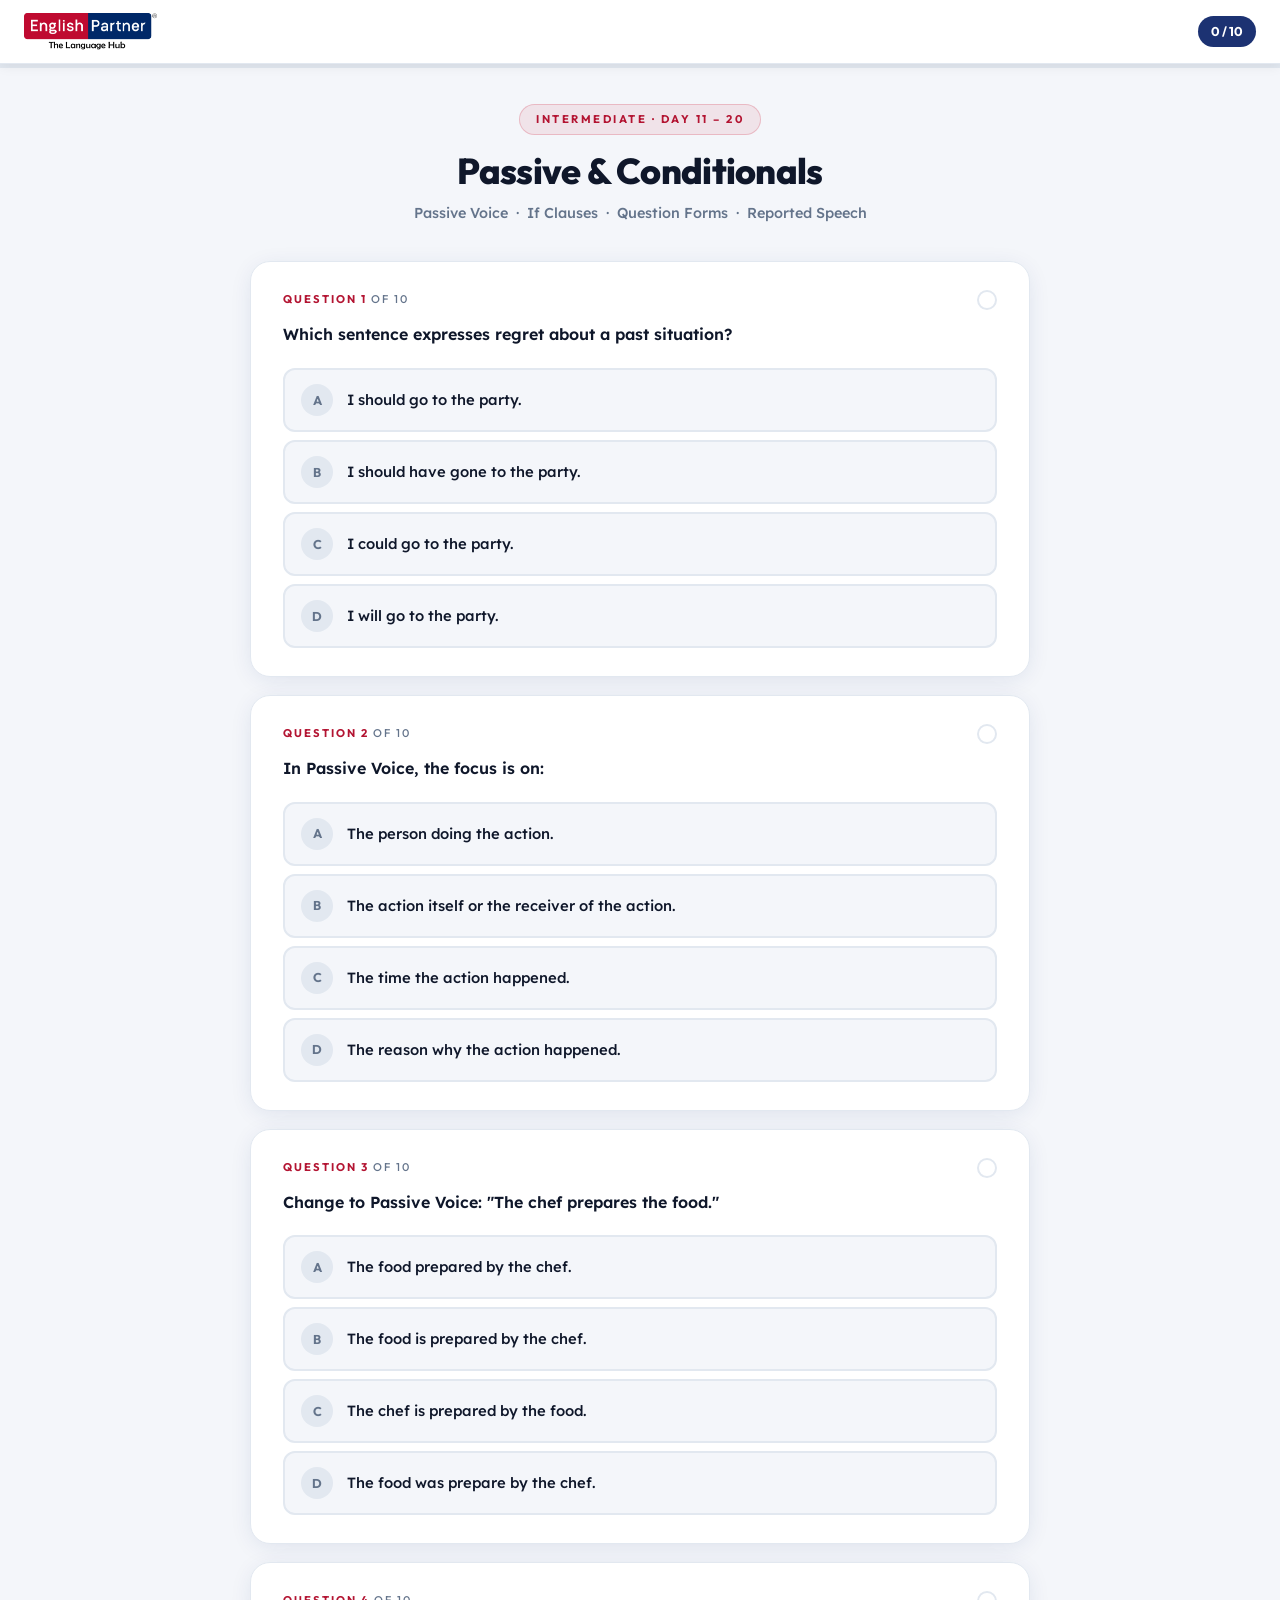
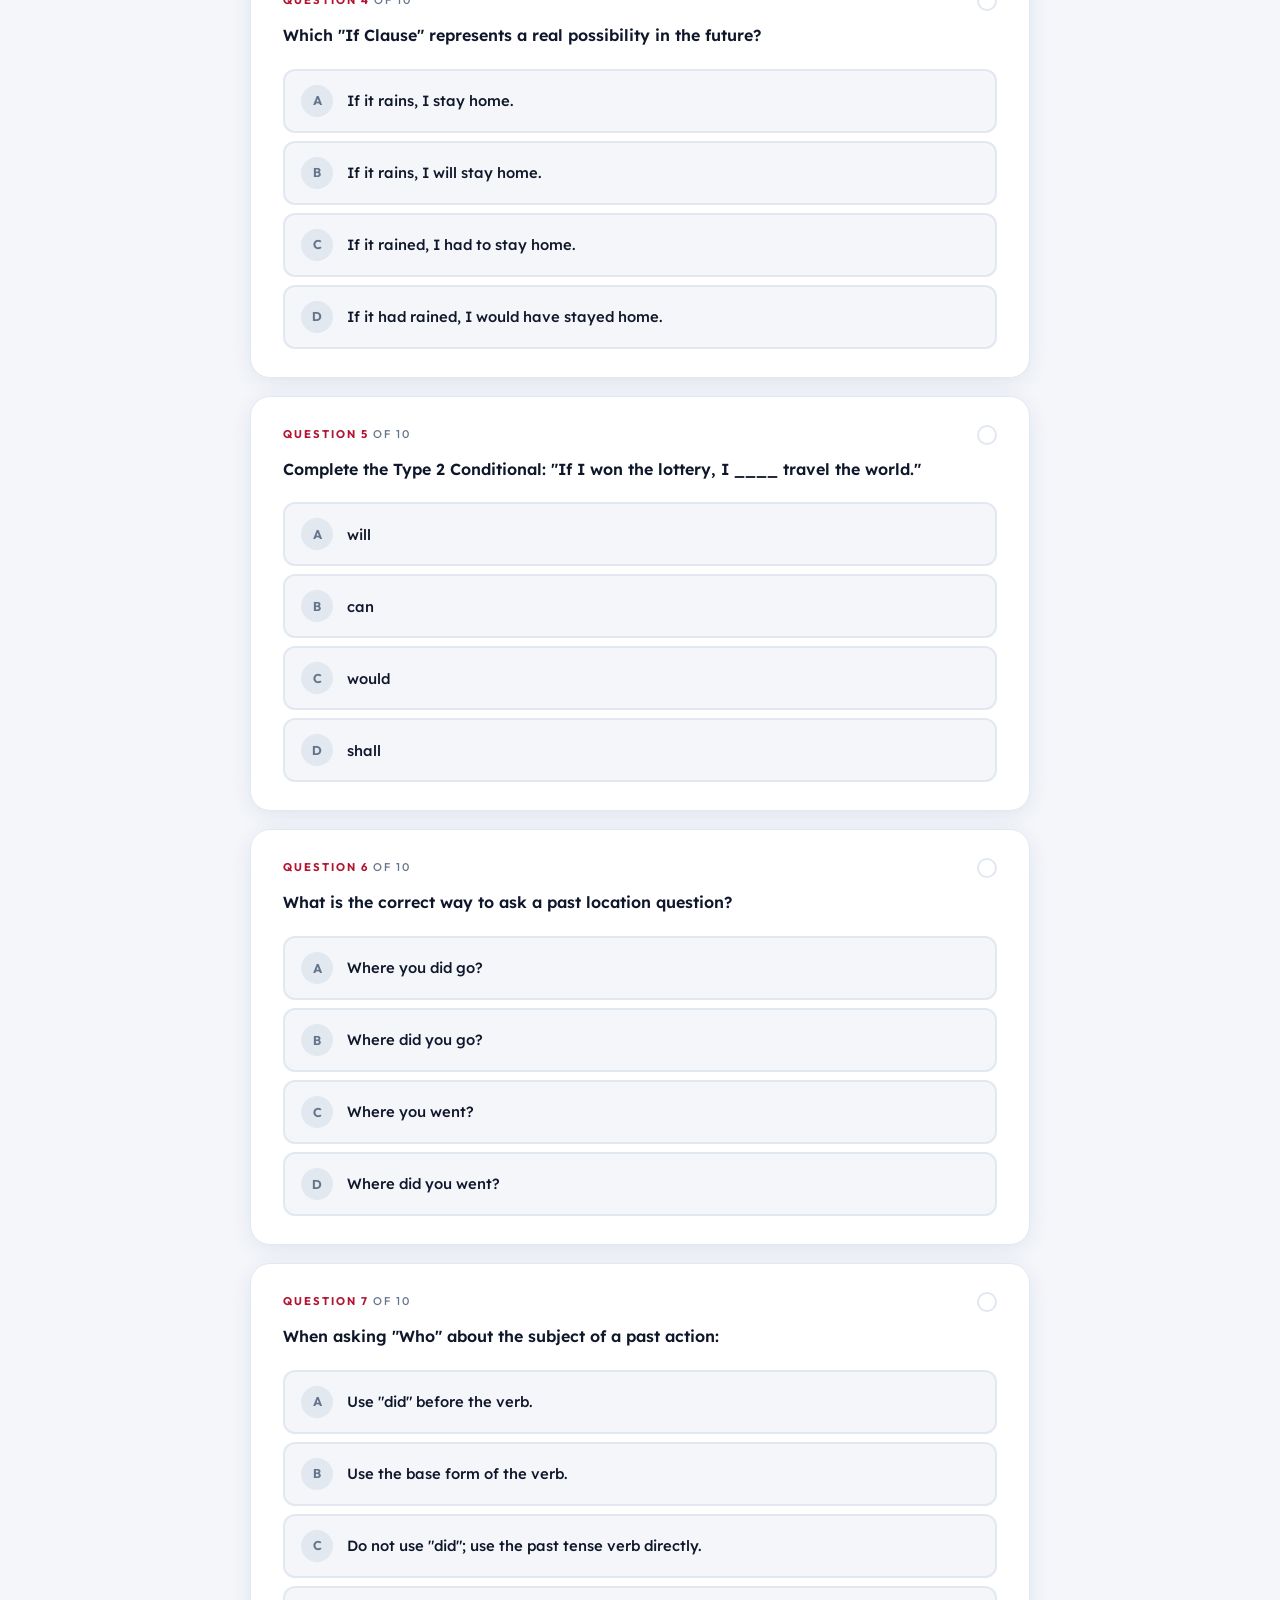
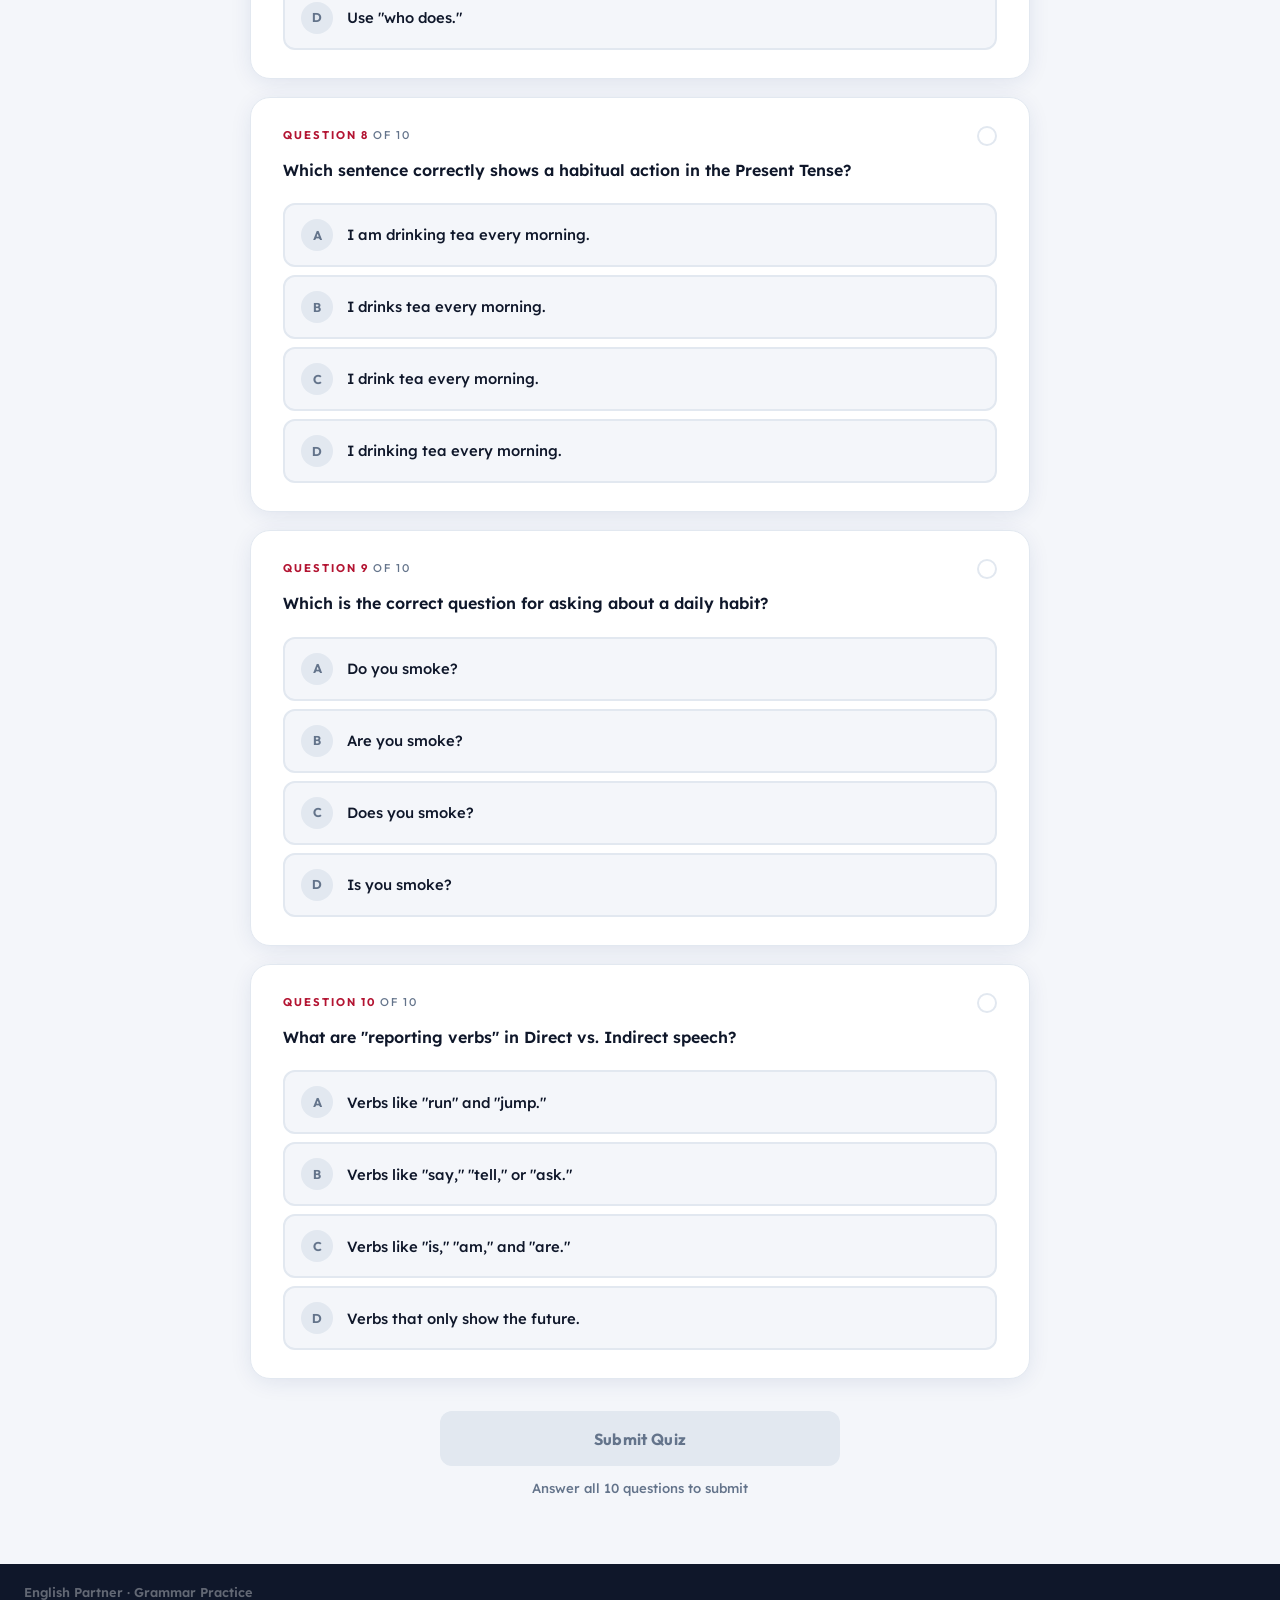
==== commit 71164e46: "Fix question numbering and add Retake button on review page - Quiz 2/3/4: question numbers now show " ====
--- a/quiz2.html
+++ b/quiz2.html
@@ -20,6 +20,14 @@
     <div class="progress-bar-fill" id="progressFill" style="width:0%"></div>
   </div>
 
+  <div class="reviewing-bar hidden" id="reviewingBar">
+    <span id="reviewingLabel">Reviewing Attempt 1 — Score: 0/10</span>
+    <div class="reviewing-bar-actions">
+      <button class="btn-retake-review" id="retakeFromReview">Retake Quiz</button>
+      <button class="btn-back-results" id="backToResults">← Back to Results</button>
+    </div>
+  </div>
+
   <main class="quiz-wrapper">
 
     <div class="quiz-header">
@@ -35,21 +43,37 @@
       <p class="submit-hint" id="submitHint">Answer all 10 questions to submit</p>
     </div>
 
-    <div class="score-card hidden" id="scoreCard">
+  </main>
+
+  <!-- SCORE POPUP MODAL -->
+  <div class="score-modal-overlay hidden" id="scoreModal">
+    <div class="score-card">
+      <div class="attempt-badge" id="attemptBadge">Attempt 1 of 3</div>
       <div class="score-circle">
         <span class="score-number" id="scoreNumber">0</span>
         <span class="score-denom">/10</span>
       </div>
       <div class="score-percentage" id="scorePercent">0%</div>
-      <div class="score-label">Your Score</div>
+      <div class="score-label">Best Score</div>
+      <div class="score-out-of" id="scoreOutOf">Best: 0 out of 10</div>
+      <div class="current-attempt-info hidden" id="currentAttemptInfo">
+        This attempt: <strong id="currentAttemptScore">0/10</strong>
+      </div>
       <p class="score-message" id="scoreMessage"></p>
+      <button class="attempts-toggle" id="attemptsToggle">
+        <span id="attemptsToggleLabel">View Attempt History</span>
+        <svg width="14" height="14" viewBox="0 0 24 24" fill="none" stroke="currentColor" stroke-width="2.5" stroke-linecap="round" stroke-linejoin="round"><polyline points="6 9 12 15 18 9"/></svg>
+      </button>
+      <div class="attempts-history hidden" id="attemptsHistory">
+        <div id="attemptsHistoryList"></div>
+      </div>
       <div class="score-actions">
         <button class="btn-review" id="reviewBtn">Review Answers</button>
         <button class="btn-retry" id="retryBtn">Try Again</button>
       </div>
+      <div class="attempts-locked hidden" id="attemptsLocked">Maximum 2 attempts reached — no more retries</div>
     </div>
-
-  </main>
+  </div>
 
   <footer class="quiz-footer">
     <span class="quiz-footer-brand">English Partner · Grammar Practice</span>
@@ -169,22 +193,35 @@
       }
     ];
 
+    const QUIZ_KEY = 'ep_quiz2';
+    const MAX_ATTEMPTS = 2;
     const STATE = { selected: {}, submitted: false, score: 0 };
 
-    function renderQuestions() {
+    function loadData() {
+      try { return JSON.parse(localStorage.getItem(QUIZ_KEY)) || { attempts: [], bestScore: -1, bestIdx: -1 }; }
+      catch(e) { return { attempts: [], bestScore: -1, bestIdx: -1 }; }
+    }
+    function saveData(d) { localStorage.setItem(QUIZ_KEY, JSON.stringify(d)); }
+
+    function optClass(u,l,c,sc){if(l===c&&(sc||l===u))return' correct disabled';if(l===u&&u!==c)return' wrong disabled';return' disabled';}
+    function optIcon(u,l,c,sc){if(l===c&&(sc||l===u))return'<span class="result-icon">✓</span>';if(l===u&&u!==c)return'<span class="result-icon">✗</span>';return'';}
+
+    function renderQuestions(reviewAnswers, showCorrect) {
       const container = document.getElementById('questionsContainer');
       container.innerHTML = QUESTIONS.map((q, idx) => `
         <div class="question-card" data-index="${idx}" id="card-${idx}">
           <div class="question-meta">
-            <span class="question-number">Question ${q.id} <span style="color:var(--text-muted);font-weight:500">of 20</span></span>
-            <div class="question-status" id="status-${idx}"></div>
+            <span class="question-number">Question ${idx + 1} <span style="color:var(--text-muted);font-weight:500">of 10</span></span>
+            <div class="question-status${reviewAnswers ? ' answered' : ''}" id="status-${idx}"></div>
           </div>
           <p class="question-text">${q.text}</p>
           <ul class="options-list">
-            ${Object.entries(q.options).map(([letter, text]) => `
-              <li class="option-item" data-option="${letter}" data-index="${idx}">
-                <span class="option-letter">${letter}</span>
-                <span class="option-text">${text}</span>
+            ${Object.entries(q.options).map(([l, t]) => `
+              <li class="option-item${reviewAnswers ? optClass(reviewAnswers[idx], l, q.answer, showCorrect) : ''}"
+                  data-option="${l}" data-index="${idx}">
+                <span class="option-letter">${l}</span>
+                <span class="option-text">${t}</span>
+                ${reviewAnswers ? optIcon(reviewAnswers[idx], l, q.answer, showCorrect) : ''}
               </li>
             `).join('')}
           </ul>
@@ -194,60 +231,87 @@
 
     function updateProgress() {
       const answered = Object.keys(STATE.selected).length;
-      const pct = (answered / QUESTIONS.length) * 100;
-      document.getElementById('progressFill').style.width = pct + '%';
+      document.getElementById('progressFill').style.width = (answered / QUESTIONS.length * 100) + '%';
       document.getElementById('navCounter').textContent = answered + ' / ' + QUESTIONS.length;
       const btn = document.getElementById('submitBtn');
       const hint = document.getElementById('submitHint');
-      if (answered === QUESTIONS.length) {
-        btn.disabled = false;
-        hint.textContent = 'All questions answered — ready to submit!';
-      } else {
-        btn.disabled = true;
-        const rem = QUESTIONS.length - answered;
-        hint.textContent = rem + ' question' + (rem > 1 ? 's' : '') + ' remaining';
-      }
+      if (answered === QUESTIONS.length) { btn.disabled = false; hint.textContent = 'All questions answered — ready to submit!'; }
+      else { btn.disabled = true; const rem = QUESTIONS.length - answered; hint.textContent = rem + ' question' + (rem > 1 ? 's' : '') + ' remaining'; }
     }
 
     function handleSubmit() {
       if (STATE.submitted) return;
-      STATE.submitted = true;
-      STATE.score = 0;
-
+      STATE.submitted = true; STATE.score = 0;
+      QUESTIONS.forEach((q, idx) => { if (STATE.selected[idx] === q.answer) STATE.score++; });
+      const data = loadData();
+      const attemptNum = data.attempts.length + 1;
+      data.attempts.push({ num: attemptNum, score: STATE.score, answers: Object.assign({}, STATE.selected) });
+      if (STATE.score > data.bestScore) { data.bestScore = STATE.score; data.bestIdx = data.attempts.length - 1; }
+      saveData(data);
+      const isLast = data.attempts.length >= MAX_ATTEMPTS;
       QUESTIONS.forEach((q, idx) => {
         const card = document.querySelector(`.question-card[data-index="${idx}"]`);
-        const userAnswer = STATE.selected[idx];
-        const correct = q.answer;
-
+        const ua = STATE.selected[idx]; const c = q.answer;
         card.querySelectorAll('.option-item').forEach(opt => {
-          opt.classList.add('disabled');
-          const letter = opt.dataset.option;
-          if (letter === correct) {
-            opt.classList.add('correct');
-            opt.insertAdjacentHTML('beforeend', '<span class="result-icon">✓</span>');
-          } else if (letter === userAnswer && userAnswer !== correct) {
-            opt.classList.add('wrong');
-            opt.insertAdjacentHTML('beforeend', '<span class="result-icon">✗</span>');
-          }
+          opt.classList.add('disabled'); const l = opt.dataset.option;
+          if (l === c && (isLast || l === ua)) { opt.classList.add('correct'); opt.insertAdjacentHTML('beforeend', '<span class="result-icon">✓</span>'); }
+          else if (l === ua && ua !== c) { opt.classList.add('wrong'); opt.insertAdjacentHTML('beforeend', '<span class="result-icon">✗</span>'); }
         });
-
-        if (userAnswer === correct) STATE.score++;
-      });
-
-      showScoreCard();
-    }
-
-    function showScoreCard() {
-      const pct = Math.round((STATE.score / QUESTIONS.length) * 100);
-      document.getElementById('scoreNumber').textContent = STATE.score;
-      document.getElementById('scorePercent').textContent = pct + '%';
-      document.getElementById('scoreMessage').textContent = getMessage(STATE.score);
-      document.getElementById('submitArea').classList.add('hidden');
+      });
       document.getElementById('progressFill').style.width = '100%';
       document.getElementById('navCounter').textContent = '10 / 10';
-      const sc = document.getElementById('scoreCard');
-      sc.classList.remove('hidden');
-      sc.scrollIntoView({ behavior: 'smooth', block: 'nearest' });
+      showModal(data);
+    }
+
+    function showModal(data) {
+      const best = data.bestScore < 0 ? 0 : data.bestScore;
+      const pct = Math.round((best / QUESTIONS.length) * 100);
+      const count = data.attempts.length;
+      document.getElementById('attemptBadge').textContent = 'Attempt ' + count + ' of ' + MAX_ATTEMPTS;
+      document.getElementById('scoreNumber').textContent = best;
+      document.getElementById('scorePercent').textContent = pct + '%';
+      document.getElementById('scoreOutOf').textContent = 'Best: ' + best + ' out of ' + QUESTIONS.length;
+      document.getElementById('scoreMessage').textContent = getMessage(best);
+      const curInfo = document.getElementById('currentAttemptInfo');
+      const latestScore = data.attempts[data.attempts.length - 1].score;
+      if (latestScore < best) { document.getElementById('currentAttemptScore').textContent = latestScore + '/' + QUESTIONS.length; curInfo.classList.remove('hidden'); }
+      else { curInfo.classList.add('hidden'); }
+      renderHistory(data);
+      const retryBtn = document.getElementById('retryBtn'); const lockedMsg = document.getElementById('attemptsLocked');
+      if (count >= MAX_ATTEMPTS) { retryBtn.classList.add('hidden'); lockedMsg.classList.remove('hidden'); }
+      else { retryBtn.classList.remove('hidden'); lockedMsg.classList.add('hidden'); }
+      document.getElementById('scoreModal').classList.remove('hidden');
+    }
+
+    function renderHistory(data) {
+      const list = document.getElementById('attemptsHistoryList');
+      list.innerHTML = data.attempts.map((a, i) => `
+        <div class="attempt-row ${i === data.bestIdx ? 'best' : ''}">
+          <div class="attempt-row-info">
+            <span class="attempt-row-num">Attempt ${a.num}</span>
+            <span class="attempt-row-score">${a.score}/${QUESTIONS.length}</span>
+            <span class="attempt-row-pct">${Math.round(a.score/QUESTIONS.length*100)}%</span>
+            ${i === data.bestIdx ? '<span class="attempt-best-badge">Best</span>' : ''}
+          </div>
+          <button class="btn-review-attempt" data-attempt="${i}">Review</button>
+        </div>
+      `).join('');
+      const showCorrect = data.attempts.length >= MAX_ATTEMPTS;
+      list.querySelectorAll('.btn-review-attempt').forEach(btn => {
+        btn.addEventListener('click', () => {
+          const idx = parseInt(btn.dataset.attempt); const a = data.attempts[idx];
+          document.getElementById('scoreModal').classList.add('hidden');
+          document.getElementById('attemptsHistory').classList.add('hidden');
+          document.getElementById('attemptsToggle').classList.remove('open');
+          document.getElementById('attemptsToggleLabel').textContent = 'View Attempt History';
+          renderQuestions(a.answers, showCorrect);
+          document.getElementById('submitArea').classList.add('hidden');
+          document.getElementById('reviewingLabel').textContent = 'Reviewing Attempt ' + a.num + ' — Score: ' + a.score + '/' + QUESTIONS.length;
+          document.getElementById('reviewingBar').classList.remove('hidden');
+          updateRetakeBtn();
+          window.scrollTo({ top: 0, behavior: 'smooth' });
+        });
+      });
     }
 
     function getMessage(score) {
@@ -258,44 +322,79 @@
       return "Don't give up — review the answers and give it another try!";
     }
 
+    function updateRetakeBtn() {
+      const d = loadData(), remaining = MAX_ATTEMPTS - d.attempts.length;
+      const btn = document.getElementById('retakeFromReview');
+      if (remaining > 0) { btn.disabled = false; btn.textContent = remaining === 1 ? 'Retake (1 attempt left)' : 'Retake (' + remaining + ' attempts left)'; }
+      else { btn.disabled = true; btn.textContent = 'Attempt Limit Reached'; }
+    }
+
     document.addEventListener('DOMContentLoaded', () => {
-      renderQuestions();
+      const data = loadData();
+      if (data.attempts.length >= MAX_ATTEMPTS) {
+        const best = data.attempts[data.bestIdx]; renderQuestions(best.answers, true);
+        document.getElementById('submitArea').classList.add('hidden'); STATE.submitted = true; showModal(data);
+      } else { renderQuestions(); }
 
       document.getElementById('questionsContainer').addEventListener('click', e => {
         if (STATE.submitted) return;
-        const option = e.target.closest('.option-item');
-        if (!option) return;
-        const idx = parseInt(option.dataset.index);
-        const letter = option.dataset.option;
+        const option = e.target.closest('.option-item'); if (!option) return;
+        const idx = parseInt(option.dataset.index); const letter = option.dataset.option;
         const card = document.querySelector(`.question-card[data-index="${idx}"]`);
-
         card.querySelectorAll('.option-item').forEach(o => o.classList.remove('selected'));
-        option.classList.add('selected');
-        STATE.selected[idx] = letter;
-
-        card.classList.add('answered');
-        document.getElementById('status-' + idx).classList.add('answered');
-
+        option.classList.add('selected'); STATE.selected[idx] = letter;
+        card.classList.add('answered'); document.getElementById('status-' + idx).classList.add('answered');
         updateProgress();
       });
 
       document.getElementById('submitBtn').addEventListener('click', handleSubmit);
 
       document.getElementById('reviewBtn').addEventListener('click', () => {
-        document.getElementById('questionsContainer').scrollIntoView({ behavior: 'smooth', block: 'start' });
+        const data = loadData(); const last = data.attempts[data.attempts.length - 1];
+        const showCorrect = data.attempts.length >= MAX_ATTEMPTS;
+        document.getElementById('scoreModal').classList.add('hidden');
+        document.getElementById('attemptsHistory').classList.add('hidden');
+        document.getElementById('attemptsToggle').classList.remove('open');
+        document.getElementById('attemptsToggleLabel').textContent = 'View Attempt History';
+        renderQuestions(last.answers, showCorrect); document.getElementById('submitArea').classList.add('hidden');
+        document.getElementById('reviewingLabel').textContent = 'Reviewing Attempt ' + last.num + ' — Score: ' + last.score + '/' + QUESTIONS.length;
+        document.getElementById('reviewingBar').classList.remove('hidden'); updateRetakeBtn(); window.scrollTo({ top: 0, behavior: 'smooth' });
       });
 
       document.getElementById('retryBtn').addEventListener('click', () => {
-        STATE.selected = {};
-        STATE.submitted = false;
-        STATE.score = 0;
-        renderQuestions();
-        document.getElementById('scoreCard').classList.add('hidden');
-        document.getElementById('submitArea').classList.remove('hidden');
-        document.getElementById('submitBtn').disabled = true;
+        document.getElementById('scoreModal').classList.add('hidden'); document.getElementById('reviewingBar').classList.add('hidden');
+        document.getElementById('attemptsHistory').classList.add('hidden'); document.getElementById('attemptsToggle').classList.remove('open');
+        document.getElementById('attemptsToggleLabel').textContent = 'View Attempt History';
+        STATE.selected = {}; STATE.submitted = false; STATE.score = 0; renderQuestions();
+        document.getElementById('submitArea').classList.remove('hidden'); document.getElementById('submitBtn').disabled = true;
         document.getElementById('submitHint').textContent = 'Answer all 10 questions to submit';
-        document.getElementById('progressFill').style.width = '0%';
-        document.getElementById('navCounter').textContent = '0 / 10';
+        document.getElementById('progressFill').style.width = '0%'; document.getElementById('navCounter').textContent = '0 / 10';
+        window.scrollTo({ top: 0, behavior: 'smooth' });
+      });
+
+      document.getElementById('attemptsToggle').addEventListener('click', () => {
+        const hist = document.getElementById('attemptsHistory'); const toggle = document.getElementById('attemptsToggle');
+        const label = document.getElementById('attemptsToggleLabel'); const open = hist.classList.toggle('hidden');
+        toggle.classList.toggle('open', !open); label.textContent = open ? 'View Attempt History' : 'Hide Attempt History';
+      });
+
+      document.getElementById('backToResults').addEventListener('click', () => {
+        document.getElementById('reviewingBar').classList.add('hidden'); STATE.submitted = true;
+        const d = loadData(); const sc = d.attempts.length >= MAX_ATTEMPTS;
+        renderQuestions(d.attempts[d.attempts.length-1].answers, sc);
+        document.getElementById('submitArea').classList.add('hidden'); showModal(d);
+      });
+
+      document.getElementById('retakeFromReview').addEventListener('click', () => {
+        const d = loadData(); if (d.attempts.length >= MAX_ATTEMPTS) return;
+        document.getElementById('reviewingBar').classList.add('hidden');
+        document.getElementById('attemptsHistory').classList.add('hidden');
+        document.getElementById('attemptsToggle').classList.remove('open');
+        document.getElementById('attemptsToggleLabel').textContent = 'View Attempt History';
+        STATE.selected = {}; STATE.submitted = false; STATE.score = 0; renderQuestions();
+        document.getElementById('submitArea').classList.remove('hidden'); document.getElementById('submitBtn').disabled = true;
+        document.getElementById('submitHint').textContent = 'Answer all 10 questions to submit';
+        document.getElementById('progressFill').style.width = '0%'; document.getElementById('navCounter').textContent = '0 / 10';
         window.scrollTo({ top: 0, behavior: 'smooth' });
       });
     });
--- a/style.css
+++ b/style.css
@@ -548,19 +548,37 @@
   font-weight: 500;
 }
 
-/* Score Card */
+/* Score Modal Overlay */
+.score-modal-overlay {
+  position: fixed;
+  inset: 0;
+  background: rgba(15, 23, 42, 0.65);
+  backdrop-filter: blur(5px);
+  -webkit-backdrop-filter: blur(5px);
+  z-index: 300;
+  display: flex;
+  align-items: center;
+  justify-content: center;
+  padding: 1.25rem;
+  animation: overlayIn 0.25s ease both;
+}
+.score-modal-overlay.hidden { display: none !important; }
+@keyframes overlayIn {
+  from { opacity: 0; }
+  to   { opacity: 1; }
+}
 .score-card {
   background: var(--bg-card);
-  border-radius: var(--radius-card);
-  padding: 3rem 2rem 2.5rem;
+  border-radius: 1.5rem;
+  padding: 2.5rem 2rem 2rem;
+  max-width: 420px;
+  width: 100%;
   text-align: center;
-  box-shadow: var(--shadow-hover);
-  border: 1.5px solid var(--border);
-  animation: scoreReveal 0.55s cubic-bezier(0.34, 1.56, 0.64, 1) both;
-  margin-top: 2rem;
+  box-shadow: 0 24px 64px rgb(0 0 0 / 0.3);
+  animation: scoreReveal 0.45s cubic-bezier(0.34, 1.56, 0.64, 1) both;
 }
 @keyframes scoreReveal {
-  from { opacity: 0; transform: scale(0.88) translateY(20px); }
+  from { opacity: 0; transform: scale(0.82) translateY(24px); }
   to   { opacity: 1; transform: scale(1) translateY(0); }
 }
 .score-circle {
@@ -612,12 +630,231 @@
   color: var(--text-muted);
   margin-bottom: 1rem;
 }
+.score-out-of {
+  font-family: 'Outfit', sans-serif;
+  font-size: 1.125rem;
+  font-weight: 700;
+  color: var(--dark);
+  margin-bottom: 0.25rem;
+}
+.current-attempt-info {
+  font-size: 0.82rem;
+  font-weight: 600;
+  color: var(--text-muted);
+  background: var(--bg-page);
+  border: 1px solid var(--border);
+  border-radius: 2rem;
+  padding: 0.25rem 0.875rem;
+  display: inline-block;
+  margin-bottom: 0.5rem;
+}
 .score-message {
-  font-size: 1rem;
-  color: var(--text-muted);
-  max-width: 340px;
-  margin: 0 auto 2rem;
+  font-size: 0.875rem;
+  color: var(--text-muted);
+  max-width: 300px;
+  margin: 0 auto 1.25rem;
   line-height: 1.55;
+}
+
+/* Attempt badge */
+.attempt-badge {
+  font-family: 'Outfit', sans-serif;
+  font-size: 0.72rem;
+  font-weight: 700;
+  letter-spacing: 1.5px;
+  text-transform: uppercase;
+  color: var(--navy);
+  background: rgba(28,50,114,0.08);
+  border: 1px solid rgba(28,50,114,0.15);
+  border-radius: 2rem;
+  padding: 0.3rem 0.875rem;
+  display: inline-block;
+  margin-bottom: 1rem;
+}
+
+/* Attempts toggle button */
+.attempts-toggle {
+  display: flex;
+  align-items: center;
+  gap: 0.5rem;
+  background: transparent;
+  border: 1.5px solid var(--border);
+  border-radius: var(--radius-option);
+  padding: 0.6rem 1.125rem;
+  font-family: 'Outfit', sans-serif;
+  font-size: 0.825rem;
+  font-weight: 700;
+  color: var(--navy);
+  cursor: pointer;
+  transition: var(--transition);
+  margin: 0 auto 0.75rem;
+  width: 100%;
+  justify-content: center;
+}
+.attempts-toggle:hover { background: var(--bg-page); border-color: var(--navy); }
+.attempts-toggle svg { transition: transform 0.25s ease; flex-shrink: 0; }
+.attempts-toggle.open svg { transform: rotate(180deg); }
+
+/* Attempts history list */
+.attempts-history {
+  width: 100%;
+  border: 1.5px solid var(--border);
+  border-radius: var(--radius-option);
+  overflow: hidden;
+  margin-bottom: 1.25rem;
+}
+.attempt-row {
+  display: flex;
+  align-items: center;
+  justify-content: space-between;
+  padding: 0.75rem 1rem;
+  border-bottom: 1px solid var(--border);
+  transition: background 0.15s ease;
+}
+.attempt-row:last-child { border-bottom: none; }
+.attempt-row.best { background: rgba(28,50,114,0.05); }
+.attempt-row-info {
+  display: flex;
+  align-items: center;
+  gap: 0.625rem;
+  flex-wrap: wrap;
+}
+.attempt-row-num {
+  font-family: 'Outfit', sans-serif;
+  font-size: 0.8rem;
+  font-weight: 700;
+  color: var(--dark);
+}
+.attempt-row-score {
+  font-family: 'Outfit', sans-serif;
+  font-size: 0.875rem;
+  font-weight: 800;
+  color: var(--navy);
+}
+.attempt-row-pct {
+  font-size: 0.775rem;
+  font-weight: 600;
+  color: var(--text-muted);
+}
+.attempt-best-badge {
+  font-family: 'Outfit', sans-serif;
+  font-size: 0.65rem;
+  font-weight: 700;
+  text-transform: uppercase;
+  letter-spacing: 1px;
+  color: white;
+  background: var(--primary);
+  padding: 0.15rem 0.5rem;
+  border-radius: 2rem;
+}
+.btn-review-attempt {
+  font-family: 'Outfit', sans-serif;
+  font-size: 0.775rem;
+  font-weight: 700;
+  color: var(--navy);
+  background: transparent;
+  border: 1.5px solid var(--navy);
+  border-radius: 0.5rem;
+  padding: 0.3rem 0.75rem;
+  cursor: pointer;
+  transition: var(--transition);
+  white-space: nowrap;
+  flex-shrink: 0;
+}
+.btn-review-attempt:hover { background: var(--navy); color: white; }
+
+/* Locked message */
+.attempts-locked {
+  font-family: 'Outfit', sans-serif;
+  font-size: 0.825rem;
+  font-weight: 700;
+  color: var(--primary);
+  background: rgba(179,20,50,0.07);
+  border: 1px solid rgba(179,20,50,0.2);
+  border-radius: var(--radius-option);
+  padding: 0.6rem 1rem;
+  text-align: center;
+  margin-top: 0.5rem;
+}
+
+/* Reviewing bar */
+.reviewing-bar {
+  position: sticky;
+  top: 64px;
+  z-index: 98;
+  background: var(--navy);
+  color: white;
+  display: flex;
+  align-items: center;
+  justify-content: space-between;
+  padding: 0.625rem 1.25rem;
+  font-size: 0.8rem;
+  font-weight: 600;
+  gap: 0.75rem;
+  flex-wrap: wrap;
+}
+.reviewing-bar.hidden { display: none !important; }
+.reviewing-bar-actions {
+  display: flex;
+  align-items: center;
+  gap: 0.5rem;
+  flex-shrink: 0;
+}
+.btn-back-results {
+  background: rgba(255,255,255,0.12);
+  border: 1px solid rgba(255,255,255,0.25);
+  color: white;
+  font-family: 'Outfit', sans-serif;
+  font-size: 0.775rem;
+  font-weight: 700;
+  padding: 0.3rem 0.875rem;
+  border-radius: 0.5rem;
+  cursor: pointer;
+  transition: background 0.2s ease;
+  white-space: nowrap;
+}
+.btn-back-results:hover { background: rgba(255,255,255,0.25); }
+.btn-retake-review {
+  background: var(--primary);
+  border: 1px solid rgba(255,255,255,0.2);
+  color: white;
+  font-family: 'Outfit', sans-serif;
+  font-size: 0.775rem;
+  font-weight: 700;
+  padding: 0.3rem 0.875rem;
+  border-radius: 0.5rem;
+  cursor: pointer;
+  transition: background 0.2s ease;
+  white-space: nowrap;
+}
+.btn-retake-review:hover:not(:disabled) { background: var(--primary-hover); }
+.btn-retake-review:disabled {
+  background: rgba(255,255,255,0.1);
+  border-color: rgba(255,255,255,0.15);
+  color: rgba(255,255,255,0.5);
+  cursor: not-allowed;
+}
+
+/* Quiz locked state */
+.quiz-locked-msg {
+  text-align: center;
+  padding: 2rem 1.5rem;
+  background: var(--bg-card);
+  border-radius: var(--radius-card);
+  border: 1.5px solid var(--border);
+  box-shadow: var(--shadow-card);
+  margin-bottom: 1.5rem;
+}
+.quiz-locked-msg h3 {
+  font-family: 'Outfit', sans-serif;
+  font-size: 1.125rem;
+  font-weight: 700;
+  color: var(--primary);
+  margin-bottom: 0.375rem;
+}
+.quiz-locked-msg p {
+  font-size: 0.875rem;
+  color: var(--text-muted);
 }
 .score-actions {
   display: flex;
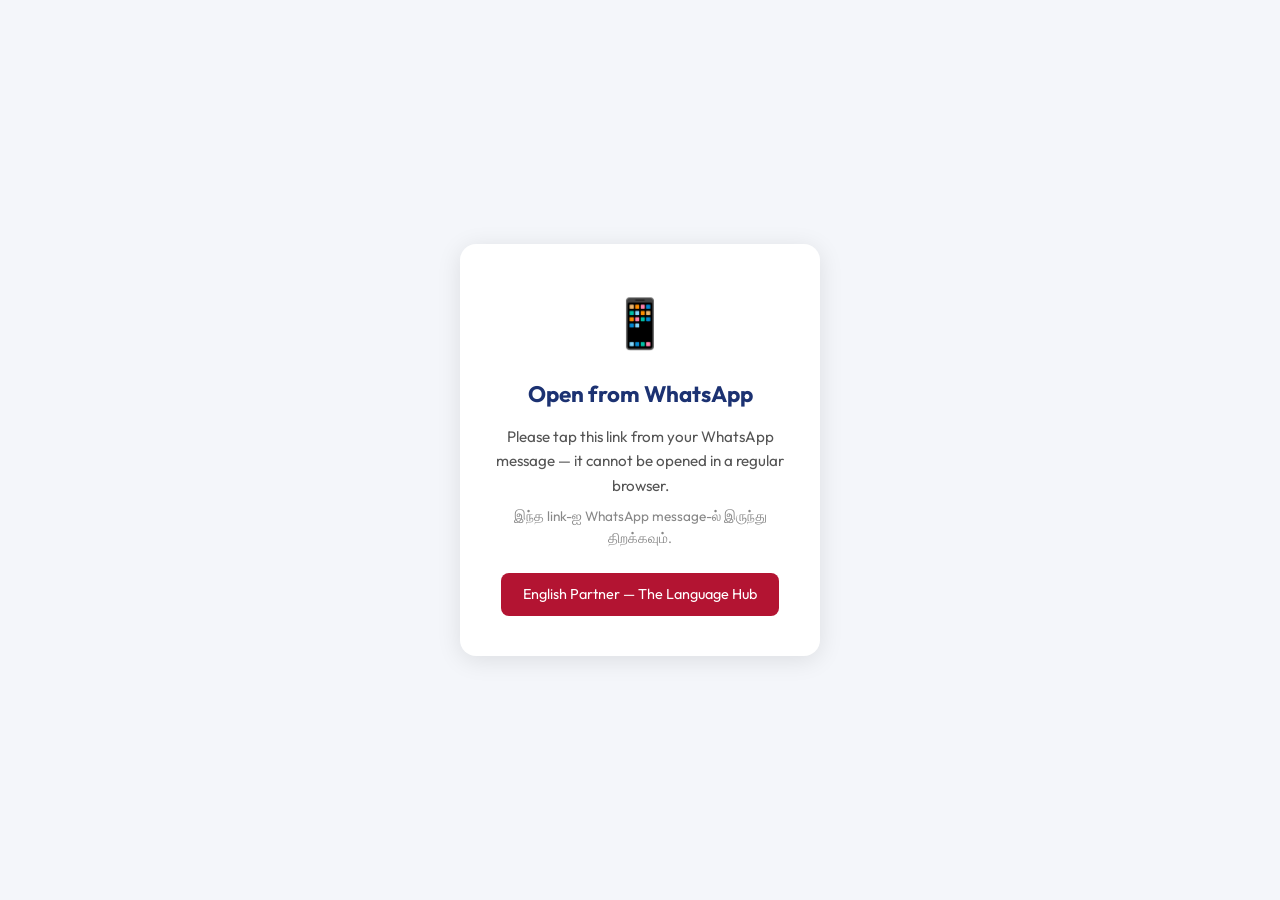
==== commit 7a4473fb: "Add WhatsApp gate, URL phone extraction, and webhook stub - Read phone_number and sender from URL qu" ====
--- a/quiz2.html
+++ b/quiz2.html
@@ -193,6 +193,24 @@
       }
     ];
 
+    const params = new URLSearchParams(window.location.search);
+    const phone  = params.get('phone_number') || '';
+    const sender = params.get('sender') || params.get('course') || 'General';
+    const isWhatsApp = /WhatsApp/i.test(navigator.userAgent);
+
+    function showWhatsAppBlock() {
+      document.body.innerHTML = `
+        <div style="min-height:100vh;display:flex;align-items:center;justify-content:center;background:#f4f6fa;font-family:'Outfit',sans-serif;padding:2rem;">
+          <div style="background:#fff;border-radius:16px;padding:2.5rem 2rem;max-width:360px;text-align:center;box-shadow:0 4px 24px rgba(0,0,0,0.10);">
+            <div style="font-size:3rem;margin-bottom:1rem;">📱</div>
+            <h2 style="color:#1C3272;font-size:1.4rem;margin-bottom:.75rem;">Open from WhatsApp</h2>
+            <p style="color:#555;font-size:0.95rem;line-height:1.6;margin-bottom:.5rem;">Please tap this link from your WhatsApp message — it cannot be opened in a regular browser.</p>
+            <p style="color:#888;font-size:0.85rem;">இந்த link-ஐ WhatsApp message-ல் இருந்து திறக்கவும்.</p>
+            <div style="margin-top:1.5rem;display:inline-block;background:#B31432;color:#fff;padding:.6rem 1.4rem;border-radius:8px;font-size:.9rem;">English Partner — The Language Hub</div>
+          </div>
+        </div>`;
+    }
+
     const QUIZ_KEY = 'ep_quiz2';
     const MAX_ATTEMPTS = 2;
     const STATE = { selected: {}, submitted: false, score: 0 };
@@ -248,6 +266,24 @@
       data.attempts.push({ num: attemptNum, score: STATE.score, answers: Object.assign({}, STATE.selected) });
       if (STATE.score > data.bestScore) { data.bestScore = STATE.score; data.bestIdx = data.attempts.length - 1; }
       saveData(data);
+
+      fetch('WEBHOOK_URL_HERE', {
+        method: 'POST',
+        headers: { 'Content-Type': 'application/json' },
+        body: JSON.stringify({
+          phone_number: phone,
+          sender: sender,
+          quiz: 'Day 11-20',
+          attempt: attemptNum,
+          score: STATE.score,
+          total: QUESTIONS.length,
+          percent: Math.round((STATE.score / QUESTIONS.length) * 100),
+          best_score: data.bestScore,
+          submitted_at: new Date().toISOString(),
+        }),
+        mode: 'no-cors',
+      }).catch(() => {});
+
       const isLast = data.attempts.length >= MAX_ATTEMPTS;
       QUESTIONS.forEach((q, idx) => {
         const card = document.querySelector(`.question-card[data-index="${idx}"]`);
@@ -330,6 +366,8 @@
     }
 
     document.addEventListener('DOMContentLoaded', () => {
+      if (!isWhatsApp) { showWhatsAppBlock(); return; }
+
       const data = loadData();
       if (data.attempts.length >= MAX_ATTEMPTS) {
         const best = data.attempts[data.bestIdx]; renderQuestions(best.answers, true);
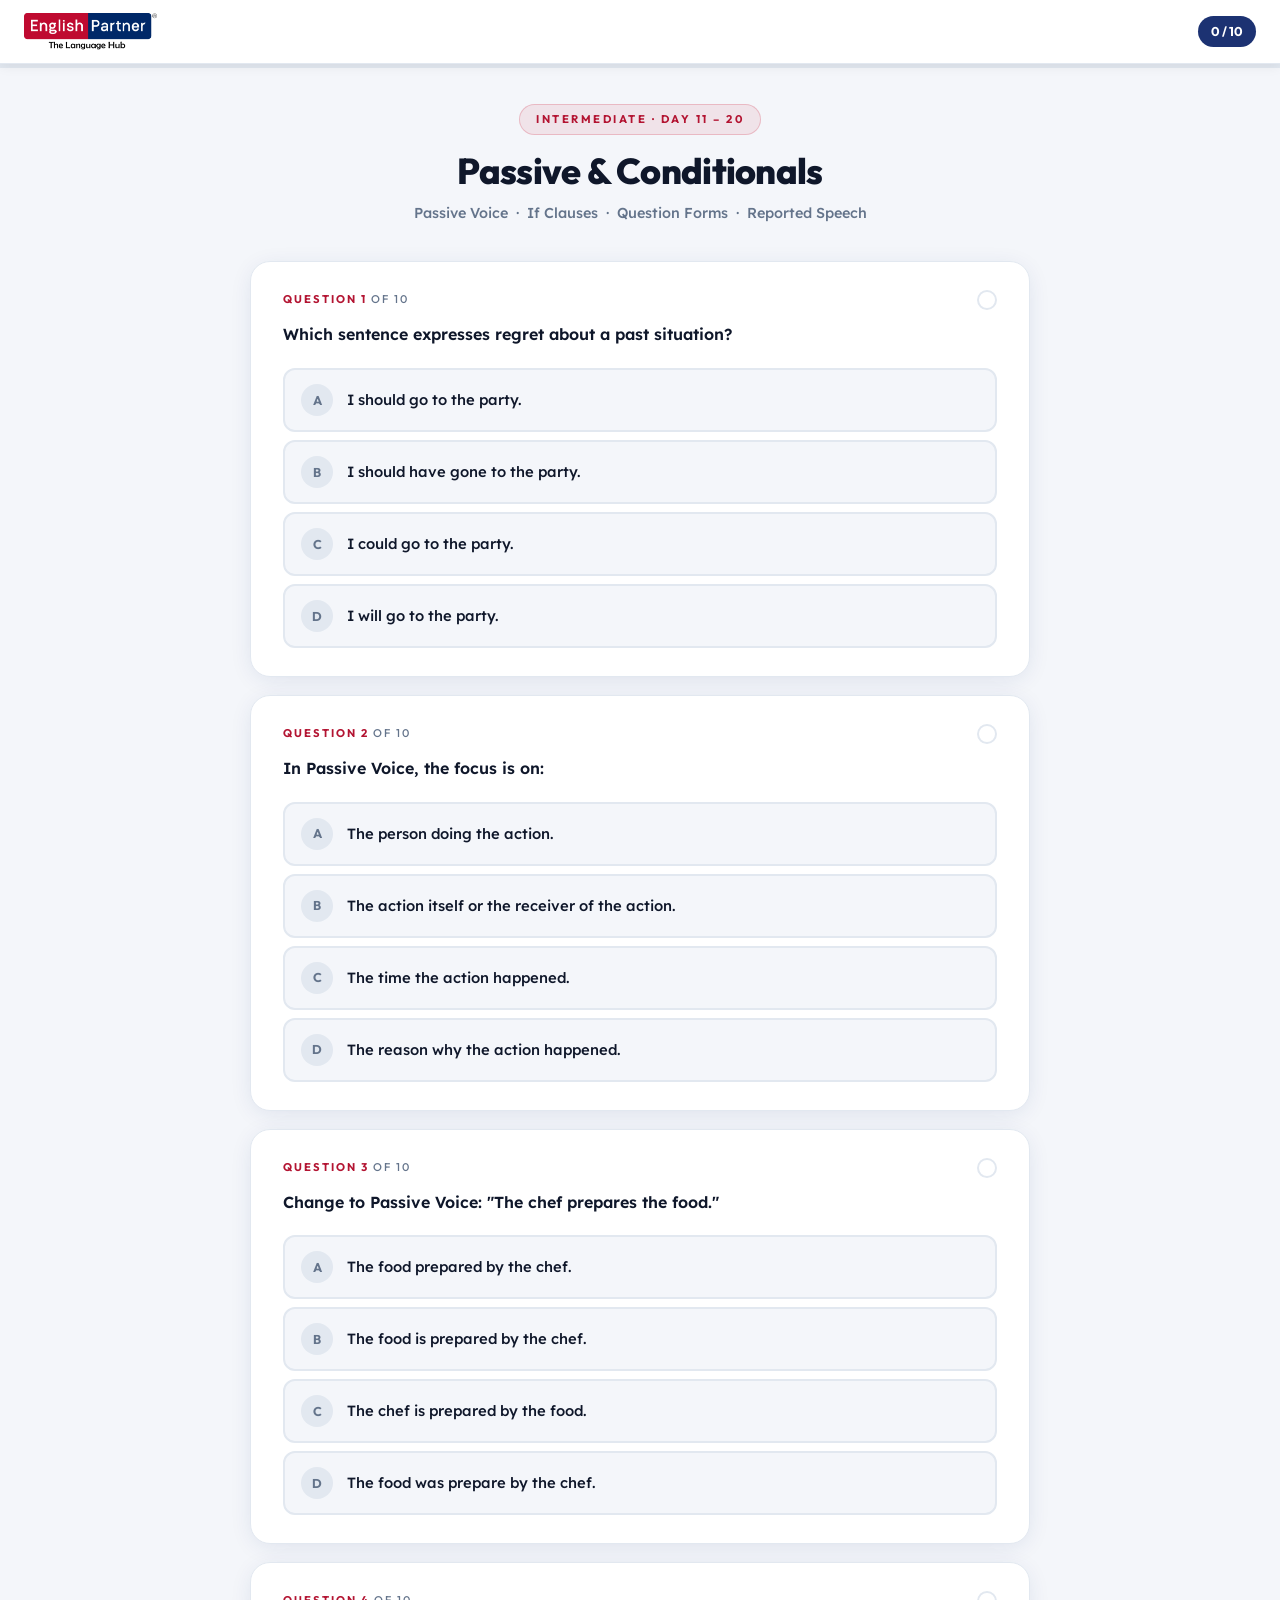
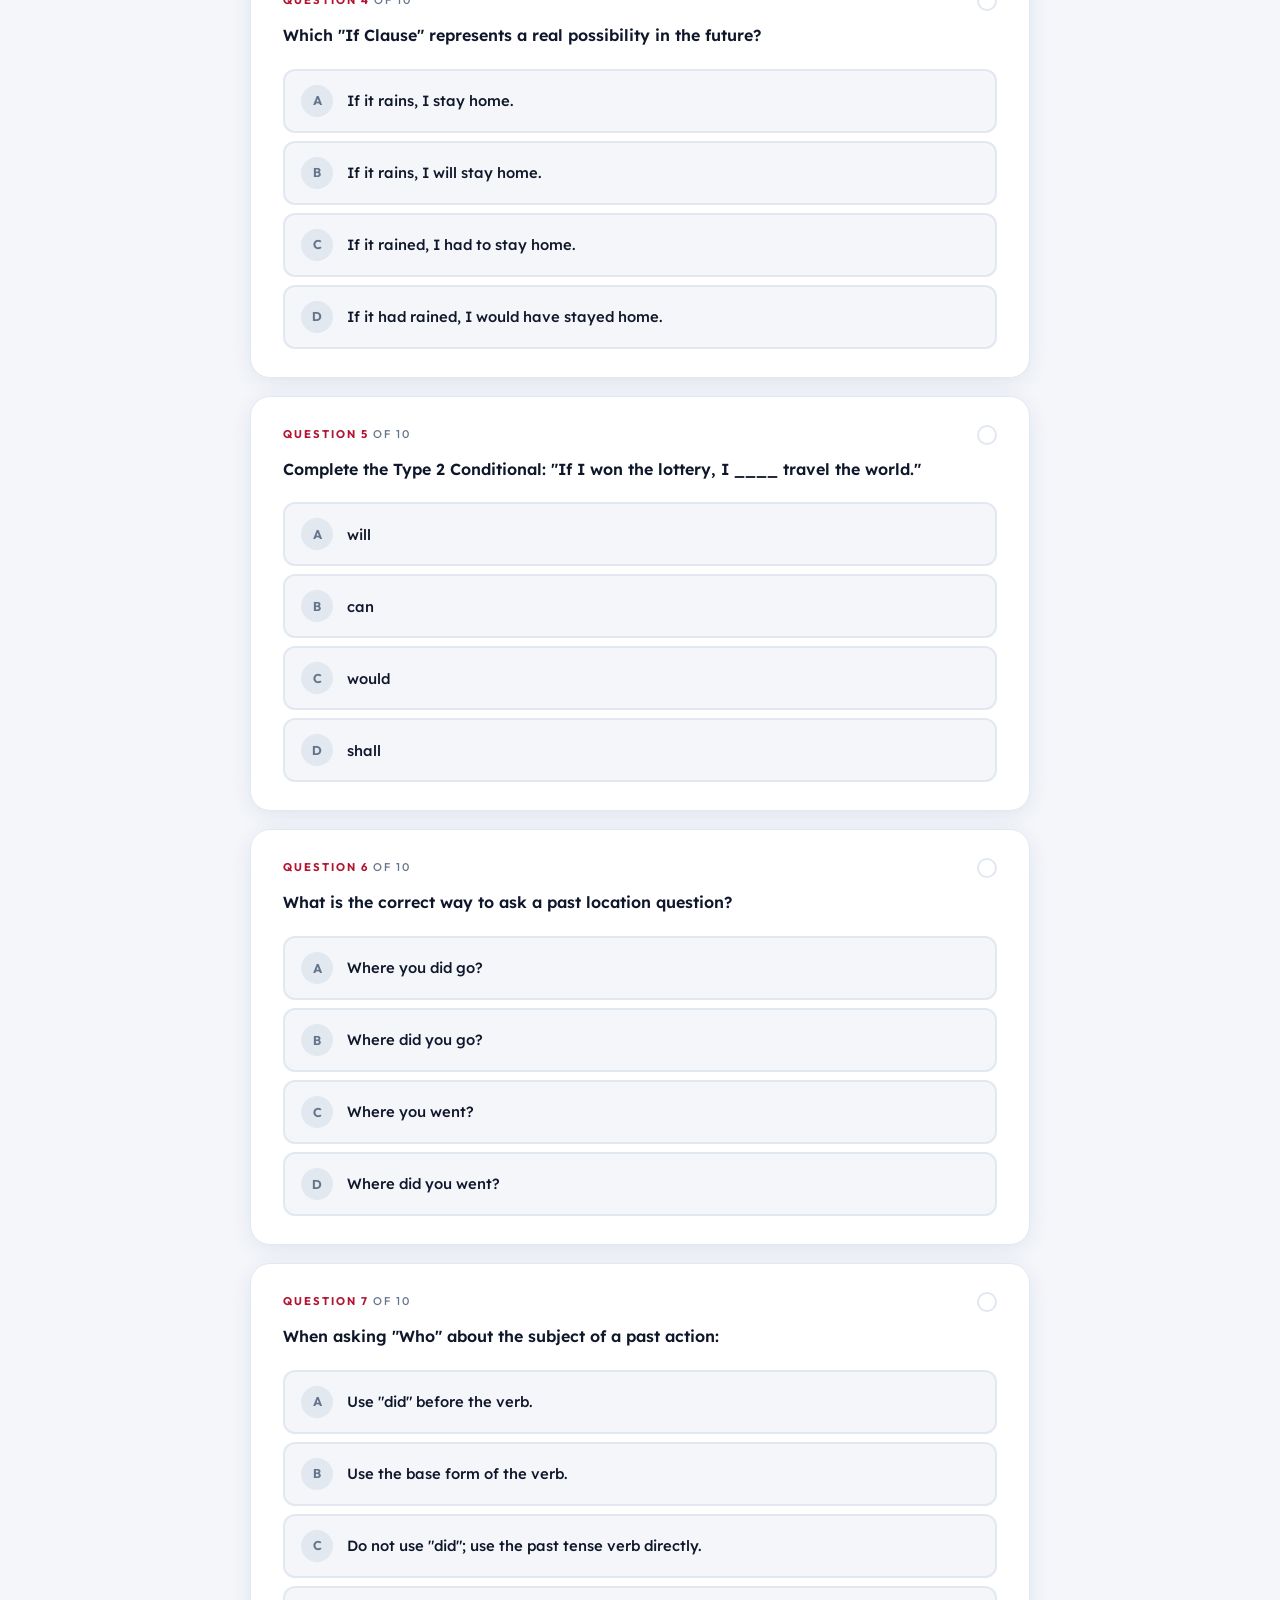
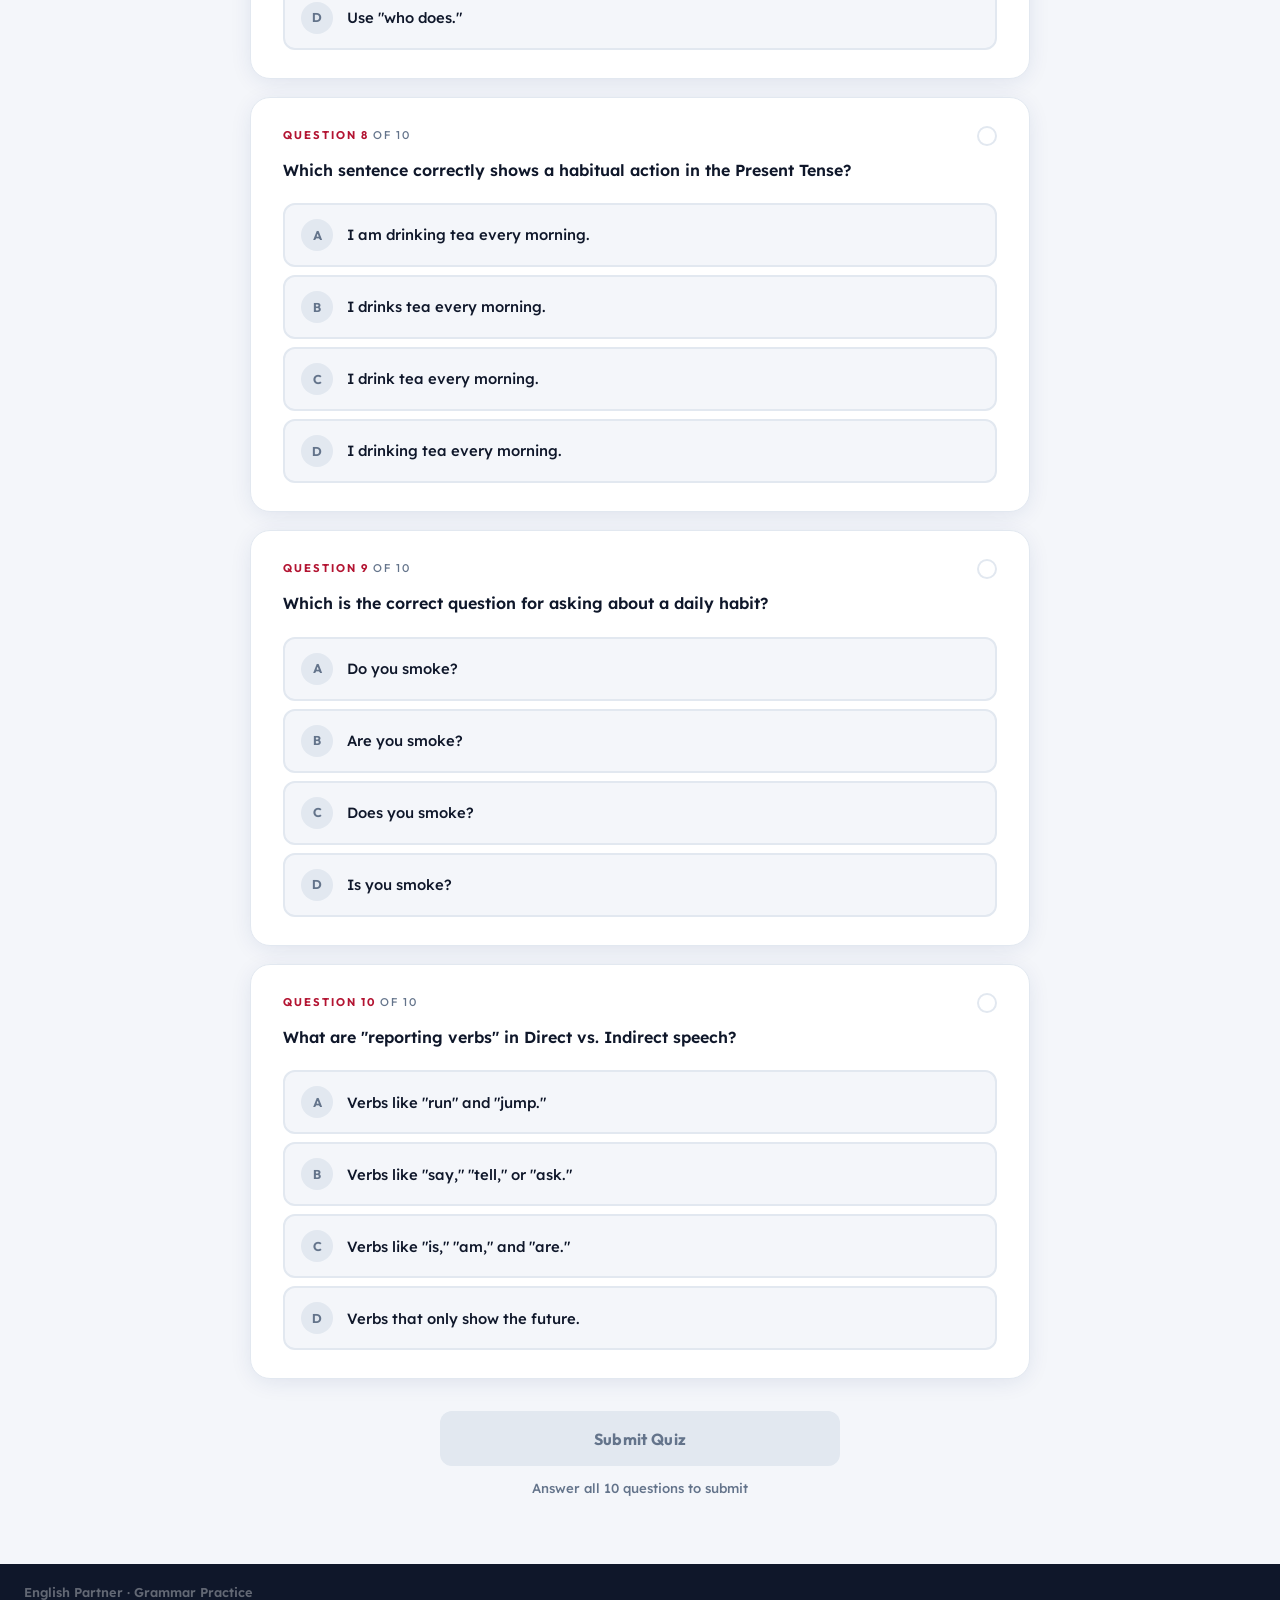
==== commit e12c1ad4: "Remove WhatsApp-only gate — quiz opens in any browser Co-Authored-By: Claude Sonnet 4.6 <noreply@ant" ====
--- a/quiz2.html
+++ b/quiz2.html
@@ -196,20 +196,6 @@
     const params = new URLSearchParams(window.location.search);
     const phone  = params.get('phone_number') || '';
     const sender = params.get('sender') || params.get('course') || 'General';
-    const isWhatsApp = /WhatsApp/i.test(navigator.userAgent);
-
-    function showWhatsAppBlock() {
-      document.body.innerHTML = `
-        <div style="min-height:100vh;display:flex;align-items:center;justify-content:center;background:#f4f6fa;font-family:'Outfit',sans-serif;padding:2rem;">
-          <div style="background:#fff;border-radius:16px;padding:2.5rem 2rem;max-width:360px;text-align:center;box-shadow:0 4px 24px rgba(0,0,0,0.10);">
-            <div style="font-size:3rem;margin-bottom:1rem;">📱</div>
-            <h2 style="color:#1C3272;font-size:1.4rem;margin-bottom:.75rem;">Open from WhatsApp</h2>
-            <p style="color:#555;font-size:0.95rem;line-height:1.6;margin-bottom:.5rem;">Please tap this link from your WhatsApp message — it cannot be opened in a regular browser.</p>
-            <p style="color:#888;font-size:0.85rem;">இந்த link-ஐ WhatsApp message-ல் இருந்து திறக்கவும்.</p>
-            <div style="margin-top:1.5rem;display:inline-block;background:#B31432;color:#fff;padding:.6rem 1.4rem;border-radius:8px;font-size:.9rem;">English Partner — The Language Hub</div>
-          </div>
-        </div>`;
-    }
 
     const QUIZ_KEY = 'ep_quiz2';
     const MAX_ATTEMPTS = 2;
@@ -366,8 +352,6 @@
     }
 
     document.addEventListener('DOMContentLoaded', () => {
-      if (!isWhatsApp) { showWhatsAppBlock(); return; }
-
       const data = loadData();
       if (data.attempts.length >= MAX_ATTEMPTS) {
         const best = data.attempts[data.bestIdx]; renderQuestions(best.answers, true);
